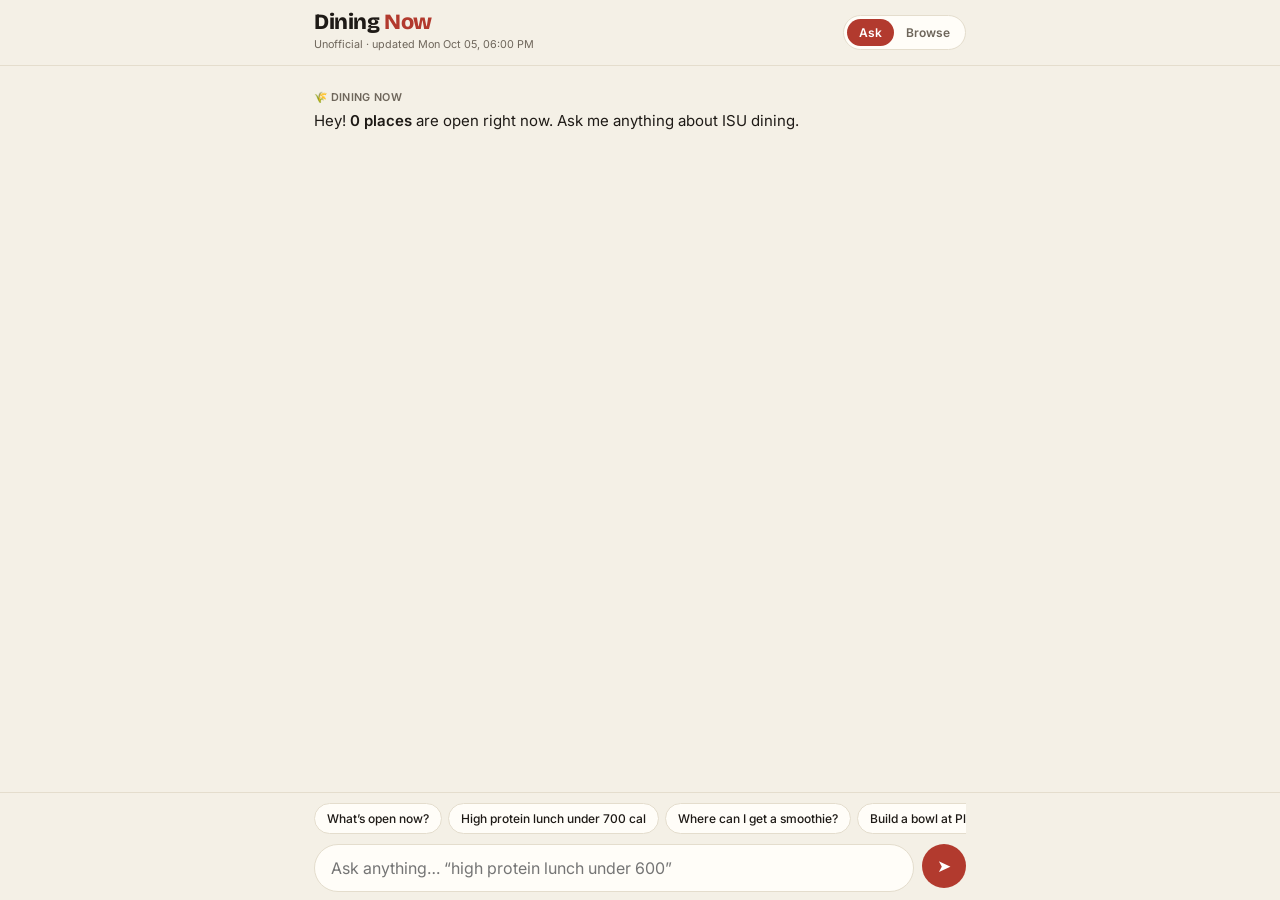
==== docs/index.html @ 3b572563 "Update index.html" ====
<!doctype html>
<html lang="en">
<head>
<meta charset="utf-8">
<meta name="viewport" content="width=device-width, initial-scale=1, viewport-fit=cover, interactive-widget=resizes-content">
<meta name="theme-color" content="#B23A2E">
<meta name="apple-mobile-web-app-capable" content="yes">
<title>Dining Now · Ames</title>
<link rel="icon" href="data:image/svg+xml,<svg xmlns='http://www.w3.org/2000/svg' viewBox='0 0 100 100'><text y='.9em' font-size='90'>🌾</text></svg>">
<link rel="preconnect" href="https://fonts.googleapis.com">
<link href="https://fonts.googleapis.com/css2?family=Bricolage+Grotesque:opsz,wght@12..96,600;12..96,800&family=Inter:wght@400;500;600&display=swap" rel="stylesheet">
<style>
:root {
  --bg: #F4F0E6; --card: #FFFDF8; --ink: #1E1A16; --muted: #6E665B; --line: #E4DDCD;
  --accent: #B23A2E; --accent-ink: #fff; --ok: #2F7D4F; --warn: #B4621A; --me: #B23A2E;
  --head: 'Bricolage Grotesque', 'Inter', system-ui, sans-serif;
  --body: 'Inter', system-ui, -apple-system, 'Segoe UI', sans-serif;
}
@media (prefers-color-scheme: dark) {
  :root { --bg: #17130F; --card: #221D18; --ink: #F2ECE2; --muted: #A69C8E; --line: #3A322A;
          --accent: #E0584A; --ok: #5BBF85; --warn: #E39A55; --me: #C2483B; }
}
* { box-sizing: border-box; }
html, body { margin: 0; height: 100%; background: var(--bg); color: var(--ink); font: 15px/1.5 var(--body); }
body { display: flex; flex-direction: column; padding-top: env(safe-area-inset-top); }
.wrap { max-width: 680px; margin: 0 auto; width: 100%; padding: 0 14px; }

header { flex: none; border-bottom: 1px solid var(--line); background: var(--bg); }
header .wrap { display: flex; align-items: center; justify-content: space-between; padding: 12px 14px; }
h1 { font: 800 1.45rem/1 var(--head); margin: 0; letter-spacing: -0.02em; }
h1 span { color: var(--accent); }
.sub { color: var(--muted); font-size: .72rem; margin-top: 3px; }
.toggle { display: flex; background: var(--card); border: 1px solid var(--line); border-radius: 999px; padding: 3px; }
.toggle button { border: 0; background: none; color: var(--muted); font: 600 .8rem var(--body); padding: 6px 12px; border-radius: 999px; cursor: pointer; }
.toggle button.on { background: var(--accent); color: var(--accent-ink); }

main { flex: 1; overflow-y: auto; -webkit-overflow-scrolling: touch; }
.view { display: none; padding: 14px 0 20px; } .view.on { display: block; }

.msg { display: flex; margin: 10px 0; animation: pop .18s ease-out; }
@keyframes pop { from { opacity: 0; transform: translateY(6px); } to { opacity: 1; transform: none; } }
.msg.me { justify-content: flex-end; }
.msg.me .bubble { background: var(--me); color: #fff; border-radius: 18px 18px 4px 18px; padding: 9px 14px; max-width: 80%; }
.msg.bot .bubble { max-width: 100%; width: 100%; }
.bot-head { font-size: .72rem; font-weight: 600; color: var(--muted); margin-bottom: 4px; letter-spacing: .03em; }
.say { margin: 0 0 8px; }
.say b { font-weight: 600; }
.typing { display: inline-flex; gap: 4px; padding: 8px 0; }
.typing i { width: 6px; height: 6px; border-radius: 50%; background: var(--muted); animation: blink 1.1s infinite both; }
.typing i:nth-child(2) { animation-delay: .15s; } .typing i:nth-child(3) { animation-delay: .3s; }
@keyframes blink { 0%, 80%, 100% { opacity: .25; } 40% { opacity: 1; } }

.card { background: var(--card); border: 1px solid var(--line); border-radius: 14px; padding: 11px 13px; margin: 0 0 8px; }
.row { display: flex; justify-content: space-between; align-items: baseline; gap: 10px; }
.vname { font-weight: 600; }
.link { cursor: pointer; text-decoration: underline; text-decoration-color: var(--line); text-underline-offset: 3px; }
.link:hover { color: var(--accent); }
.dim { color: var(--muted); font-size: .84rem; }
.badge { font-size: .7rem; font-weight: 600; padding: 2px 8px; border-radius: 999px; white-space: nowrap; }
.b-ok { background: color-mix(in srgb, var(--ok) 15%, transparent); color: var(--ok); }
.b-warn { background: color-mix(in srgb, var(--warn) 18%, transparent); color: var(--warn); }
.b-off { background: color-mix(in srgb, var(--muted) 15%, transparent); color: var(--muted); }
.item { padding: 6px 0; border-bottom: 1px dashed var(--line); }
.item:last-child { border-bottom: 0; }
.nums { font-variant-numeric: tabular-nums; color: var(--muted); font-size: .8rem; }
.allg { font-size: .74rem; color: var(--warn); }
.total { margin-top: 8px; padding-top: 8px; border-top: 2px solid var(--ink); font-weight: 600; font-variant-numeric: tabular-nums; }
.note { font-size: .76rem; color: var(--muted); margin-top: 6px; }
.list .row { padding: 6px 0; border-bottom: 1px solid var(--line); }
.list .row:last-child { border-bottom: 0; }

.chips { display: flex; gap: 6px; overflow-x: auto; padding: 2px 0 4px; scrollbar-width: none; }
.chips::-webkit-scrollbar { display: none; }
.chip { flex: none; border: 1px solid var(--line); background: var(--card); color: var(--ink); border-radius: 999px;
        padding: 7px 12px; font: 500 .8rem var(--body); cursor: pointer; white-space: nowrap; }
.chip:hover { border-color: var(--accent); color: var(--accent); }
.chip.on { background: var(--accent); border-color: var(--accent); color: var(--accent-ink); }

footer.composer { flex: none; border-top: 1px solid var(--line); background: var(--bg); padding: 8px 0 calc(8px + env(safe-area-inset-bottom)); }
.inputrow { display: flex; gap: 8px; margin: 6px 0 0; }
.inputrow input { flex: 1; font: inherit; font-size: 16px; color: var(--ink); background: var(--card); border: 1px solid var(--line);
                  border-radius: 999px; padding: 11px 16px; outline: none; }
.inputrow input:focus { border-color: var(--accent); }
.inputrow button { flex: none; width: 44px; height: 44px; border-radius: 50%; border: 0; background: var(--accent); color: #fff; font-size: 1.1rem; cursor: pointer; }

select { width: 100%; font: inherit; color: var(--ink); background: var(--card); border: 1px solid var(--line); border-radius: 10px; padding: 10px 12px; }
details { border-top: 1px solid var(--line); padding: 8px 0; }
details:first-of-type { border-top: 0; }
summary { cursor: pointer; font-weight: 600; list-style: none; display: flex; justify-content: space-between; }
summary::-webkit-details-marker { display: none; }
.disclaimer { color: var(--muted); font-size: .7rem; text-align: center; padding: 18px 0 4px; }
</style>
</head>
<body>
<header><div class="wrap">
  <div><h1>Dining <span>Now</span></h1><div class="sub" id="updated">Loading…</div></div>
  <div class="toggle"><button data-view="chat" class="on">Ask</button><button data-view="browse">Browse</button></div>
</div></header>

<main id="main">
  <div class="wrap">
    <div id="v-chat" class="view on"><div id="log"></div></div>
    <div id="v-browse" class="view">
      <select id="venue-sel"></select>
      <div class="chips" id="venue-days" style="margin:8px 0"></div>
      <div id="venue-body"></div>
      <div class="disclaimer">Unofficial student project. Not affiliated with ISU Dining.<br>Data refreshed every 2 hours. Always confirm allergens with staff.</div>
    </div>
  </div>
</main>

<footer class="composer" id="composer"><div class="wrap">
  <div class="chips" id="quick"></div>
  <form class="inputrow" id="ask-form" autocomplete="off">
    <input id="ask" placeholder="Ask anything… “high protein lunch under 600”" enterkeyhint="send">
    <button aria-label="Send">➤</button>
  </form>
</div></footer>

<script>
const $ = s => document.querySelector(s);
const esc = s => String(s ?? '').replace(/[&<>"']/g, c => ({'&':'&amp;','<':'&lt;','>':'&gt;','"':'&quot;',"'":'&#39;'}[c]));
let META = null;
const MENUS = {};
const DAYS = 7;

// ---------- time (Ames) ----------
function ames() {
  const p = new Intl.DateTimeFormat('en-CA', {timeZone: 'America/Chicago', year: 'numeric', month: '2-digit',
    day: '2-digit', hour: '2-digit', minute: '2-digit', hourCycle: 'h23'}).formatToParts(new Date());
  const g = t => p.find(x => x.type === t).value;
  return {date: `${g('year')}-${g('month')}-${g('day')}`, mins: (+g('hour')) * 60 + (+g('minute'))};
}
const addDays = (s, n) => { const d = new Date(s + 'T12:00:00Z'); d.setUTCDate(d.getUTCDate() + n); return d.toISOString().slice(0, 10); };
const toMin = hm => { const [h, m] = hm.split(':').map(Number); return h * 60 + m; };
const fmt = hm => { let [h, m] = hm.split(':').map(Number); const ap = h >= 12 ? 'PM' : 'AM'; h = h % 12 || 12; return m ? `${h}:${String(m).padStart(2, '0')} ${ap}` : `${h} ${ap}`; };
const weekday = d => new Date(d + 'T12:00:00Z').getUTCDay();
function dayLabel(d) {
  const t = ames().date;
  if (d === t) return 'today';
  if (d === addDays(t, 1)) return 'tomorrow';
  return new Date(d + 'T12:00:00Z').toLocaleDateString('en-US', {weekday: 'long', month: 'short', day: 'numeric', timeZone: 'UTC'});
}
const cap = s => s.charAt(0).toUpperCase() + s.slice(1);
const vname = id => META.venues[id] || id;
const VIDS = () => Object.keys(META.venues);
const windows = (date, vid) => (META.hours[date] || {})[vid] || [];
const hoursText = (date, vid) => {
  const w = windows(date, vid);
  if (!w.length) return 'Closed';
  return w.map(x => x.all_day ? 'Open all day' : `${fmt(x.s)}–${fmt(x.e)}${x.note ? ` (${x.note})` : ''}`).join(', ');
};
async function menu(date) {
  if (!(date in MENUS)) {
    try { const r = await fetch(`data/menu-${date}.json`); MENUS[date] = r.ok ? (await r.json()).items : []; }
    catch { MENUS[date] = []; }
  }
  return MENUS[date];
}

function statusNow(vid) {
  const {date, mins} = ames();
  for (const w of windows(date, vid)) {
    if (w.all_day) return {state: 'open', allDay: true};
    const s = toMin(w.s), e = toMin(w.e);
    if (s <= mins && mins <= e) return {state: 'open', end: w.e, left: e - mins};
    if (s > mins) return {state: 'later', start: w.s};
  }
  for (let i = 1; i <= DAYS; i++) {
    const d = addDays(date, i), w = windows(d, vid)[0];
    if (w) return {state: 'closed', nextDay: d, start: w.all_day ? null : w.s};
  }
  return {state: 'closed'};
}
function statusBadge(st) {
  if (st.state === 'open') return st.allDay ? '<span class="badge b-ok">open all day</span>'
    : st.left <= 45 ? `<span class="badge b-warn">closes in ${st.left} min</span>` : `<span class="badge b-ok">open till ${fmt(st.end)}</span>`;
  if (st.state === 'later') return `<span class="badge b-off">opens ${fmt(st.start)}</span>`;
  return st.nextDay ? `<span class="badge b-off">${dayLabel(st.nextDay)}${st.start ? ' ' + fmt(st.start) : ''}</span>` : '<span class="badge b-off">closed</span>';
}

// ---------- understanding the question ----------
const norm = s => s.toLowerCase().replace(/[’'`]/g, '').replace(/&/g, ' and ').replace(/[^a-z0-9<>]+/g, ' ').trim();
const ALIASES = {
  'udm': 39, 'union drive': 39, 'union dr': 39, 'mu': 11, 'memorial union': 11, 'food court': 11, 'mufc': 11,
  'plato': 22, 'roasterie': 21, 'roast': 21, 'bookends': 48, 'business cafe': 49, 'design cafe': 51,
  'gentle doctor': 52, 'gentle doc': 52, 'convos': 1, 'conversations': 1, 'friley': 30, 'rcm': 23, 'richardson': 23,
  'south side': 60, 'sse': 60, 'clydes': 38, 'clyde': 38, 'hawthorn': 8, 'l and e': 19, 'lance and ellies': 19,
  'east side express': 59, 'west side express': 57, 'whirlybirds': 54, 'whirlys': 54, 'charging station': 10, 'courtyard': 50,
};
let ALIAS_LIST = [];
function buildAliases() {
  const all = {...ALIASES};
  for (const [id, name] of Object.entries(META.venues)) all[norm(name)] = +id;
  ALIAS_LIST = Object.entries(all).sort((a, b) => b[0].length - a[0].length);
}
const ALLERGEN_WORDS = {Dairy: ['dairy', 'milk', 'lactose', 'cheese'], Gluten: ['gluten', 'wheat'], Egg: ['egg', 'eggs'], Soy: ['soy'],
  Peanut: ['peanut', 'peanuts', 'nut', 'nuts'], 'Tree nuts': ['nut', 'nuts', 'tree nut', 'tree nuts', 'almond', 'almonds'],
  Fish: ['fish'], Shellfish: ['shellfish', 'shrimp'], Sesame: ['sesame']};
const ALLERGEN_TERMS = {Dairy: ['milk'], Gluten: ['wheat'], Egg: ['egg'], Soy: ['soy'], Peanut: ['peanut'],
  'Tree nuts': ['tree nut', 'almond', 'cashew', 'pecan', 'walnut', 'hazelnut', 'pistachio'],
  Fish: ['fish'], Shellfish: ['shellfish', 'shrimp', 'crab', 'lobster'], Sesame: ['sesame']};
const MEAT = ['chicken', 'beef', 'pork', 'bacon', 'sausage', 'turkey', 'ham', 'pepperoni', 'steak', 'fish', 'tuna', 'salmon',
  'shrimp', 'meat', 'brisket', 'gyro', 'chorizo', 'salami', 'anchov', 'gelatin', 'meatball', 'burger', 'wings', 'cod', 'tilapia'];
const WEEKDAYS = ['sunday', 'monday', 'tuesday', 'wednesday', 'thursday', 'friday', 'saturday'];
const MEALS = {breakfast: [420, 630], brunch: [600, 780], lunch: [660, 840], dinner: [990, 1200]};
const STOP = new Set(('a an the i im me my we you your to of in on at for and or is are was be it its there that this what whats ' +
  'where wheres when which who how can could should would will do does did get got have has any some something anything ' +
  'want wanna need like find show give tell please today tonight tomorrow now right open close closes closing closed hours ' +
  'time late latest early earliest soon food eat eating serve serves serving served menu place places spot spots near campus ' +
  'about with without no free avoid allergic allergy under below over less more than least max min most high low calorie calories ' +
  'cal cals kcal protein grams gram meal meals build make plan bowl combo healthy healthiest light lightest good best options option ' +
  'available still also else going lets let up dining hall halls vegetarian vegan veggie meatless day week this next same but ' +
  'hungry craving crave place much many lot')
  .split(' '));

function parse(text) {
  const t = ' ' + norm(text) + ' ';
  const q = {raw: text, t};
  for (const [alias, id] of ALIAS_LIST) if (t.includes(` ${alias} `)) { q.venue = String(id); q.venueWords = alias.split(' '); break; }

  const today = ames().date;
  if (/ tomorrow /.test(t)) q.day = addDays(today, 1);
  else if (/ (today|tonight|now) /.test(t)) q.day = today;
  else WEEKDAYS.forEach((w, i) => { if (!q.day && t.includes(` ${w} `)) q.day = addDays(today, (i - weekday(today) + 7) % 7); });
  q.dayExplicit = !!q.day;
  q.day = q.day || today;
  for (const m of Object.keys(MEALS)) if (t.includes(` ${m} `)) q.meal = m;

  let m;
  if ((m = t.match(/(?:under|below|less than|max|maximum|upto|up to|<|within)\s*(\d{2,4})/))) q.maxK = +m[1];
  else if ((m = t.match(/(\d{3,4})\s*(?:k?cals?|kcal|calories)/)) && !/ (over|above|more than) /.test(t)) q.maxK = +m[1];
  if ((m = t.match(/(\d{1,3})\s*g?\s*(?:grams? )?(?:of )?protein/)) || (m = t.match(/protein\s*(?:over|above|at least|min|>)?\s*(\d{1,3})/))) q.minP = +m[1];

  q.avoid = [];
  for (const [label, words] of Object.entries(ALLERGEN_WORDS)) {
    if (words.some(w => new RegExp(`(no|without|avoid|allergic to|not|zero|cant have|hold the)\\s+(any\\s+)?${w}\\b|\\b${w}\\s*free\\b`).test(t)))
      q.avoid.push(label);
  }
  if (/ (vegan|vegetarian|veggie|meatless|no meat) /.test(t)) q.noMeat = true;
  if (/ vegan /.test(t)) { q.vegan = true; for (const a of ['Dairy', 'Egg']) if (!q.avoid.includes(a)) q.avoid.push(a); }

  if (/ (low cal|low calorie|light|lightest|fewest calories|least calories) /.test(t)) q.opt = 'low';
  else if (/ (healthy|healthiest|balanced) /.test(t)) q.opt = 'bal';
  else q.opt = 'protein';

  q.wantPlan = !!(q.maxK || q.minP || / (build|make me|plan|meal|bowl|combo|macros?|healthy|healthiest|protein|low cal|light|lightest) /.test(t));
  q.wantHours = / (open|close|closes|closing|closed|hours|when) /.test(t);
  q.late = / (late|latest|night) /.test(t);

  const skip = new Set(q.venueWords || []);
  const allergenWords = Object.values(ALLERGEN_WORDS).flat();
  q.food = t.trim().split(' ').filter(w => w.length > 2 && !STOP.has(w) && !skip.has(w) && !/^\d/.test(w) &&
    !WEEKDAYS.includes(w) && !(w in MEALS) && !allergenWords.includes(w));
  return q;
}

// ---------- answering ----------
function allergenStatus(it, avoid) {
  if (!avoid.length) return 'ok';
  const text = `${it.a || ''} ${it.ing || ''}`.toLowerCase();
  if (!text.trim()) return 'unknown';
  return avoid.some(a => ALLERGEN_TERMS[a].some(term => text.includes(term))) ? 'contains' : 'ok';
}
const hasMeat = it => { const s = `${it.n} ${it.ing || ''}`.toLowerCase(); return MEAT.some(w => s.includes(w)); };
const SIDE_CATS = /dessert|cookie|ice cream|condiment|beverage|drink|candy|snack|chips|soda|coffee|tea|shake/i;

function plan(items, o) {
  let pool = [], exC = 0, exU = 0, exM = 0;
  for (const it of items) {
    if (it.k == null || it.k <= 0) continue;
    if (o.skipSides && SIDE_CATS.test(it.c)) continue;
    if (o.noMeat && hasMeat(it)) { exM++; continue; }
    const s = allergenStatus(it, o.avoid);
    if (s === 'unknown') exU++; else if (s === 'contains') exC++; else pool.push(it);
  }
  const K = c => c.reduce((s, i) => s + (i.k || 0), 0), P = c => c.reduce((s, i) => s + (i.p || 0), 0);
  const score = c => o.opt === 'low' ? -K(c) + 0.5 * P(c) : o.opt === 'bal' ? P(c) - 0.03 * K(c) : P(c) - 0.001 * K(c);
  const groups = {};
  pool.forEach(i => (groups[i.c] = groups[i.c] || []).push(i));
  const capK = o.maxK || Infinity, maxItems = o.maxItems || 4;
  let beam = [[]];
  for (const g of Object.values(groups)) {
    const top = g.sort((a, b) => score([b]) - score([a])).slice(0, 6), next = [...beam];
    for (const c of beam) if (c.length < maxItems) for (const it of top) { const n = [...c, it]; if (K(n) <= capK) next.push(n); }
    beam = next.sort((a, b) => score(b) - score(a)).slice(0, 250);
  }
  const ok = c => c.length >= 2 && (o.minP == null || P(c) >= o.minP);
  const feas = beam.filter(ok), rest = beam.filter(c => c.length);
  const best = (feas.length ? feas : rest).sort((a, b) => score(b) - score(a))[0] || [];
  return {best, met: feas.length > 0, k: K(best), p: P(best), s: best.length ? score(best) : -Infinity,
    f: best.some(i => i.f != null) ? best.reduce((s, i) => s + (i.f || 0), 0) : null, exC, exU, exM};
}

function itemRow(it) {
  const nums = [it.k != null ? `${Math.round(it.k)} kcal` : null, it.p != null ? `${it.p}g protein` : null].filter(Boolean).join(' · ');
  return `<div class="item"><div>${esc(it.n)}</div><div class="nums">${nums || 'no nutrition info'}</div>${it.a ? `<div class="allg">Contains: ${esc(it.a)}</div>` : ''}</div>`;
}
const vlink = vid => `<span class="vname link" data-venue="${vid}">${esc(vname(vid))}</span>`;
const rowCard = rows => `<div class="card list">${rows.join('')}</div>`;
const catCard = cats => `<div class="card">${Object.entries(cats).map(([c, list]) =>
  `<details><summary><span>${esc(c)}</span><span class="dim">${list.length}</span></summary>${list.map(itemRow).join('')}</details>`).join('')}</div>`;

function answerOpenNow(q) {
  const ids = VIDS().map(v => ({v, st: statusNow(v)}));
  const open = ids.filter(x => x.st.state === 'open');
  if (!open.length) {
    const later = ids.filter(x => x.st.state === 'later').sort((a, b) => toMin(a.st.start) - toMin(b.st.start));
    if (later.length) return {say: `Nothing open right now. <b>${esc(vname(later[0].v))}</b> opens first at <b>${fmt(later[0].st.start)}</b>.`,
      html: rowCard(later.slice(0, 8).map(x => `<div class="row">${vlink(x.v)}${statusBadge(x.st)}</div>`)), chips: ['Breakfast tomorrow?']};
    const nxt = ids.filter(x => x.st.nextDay).sort((a, b) => (a.st.nextDay + (a.st.start || '')).localeCompare(b.st.nextDay + (b.st.start || '')));
    return {say: 'Everything is closed for today. Opening next:', html: rowCard(nxt.slice(0, 8).map(x => `<div class="row">${vlink(x.v)}${statusBadge(x.st)}</div>`)),
      chips: ['Breakfast tomorrow?']};
  }
  const left = x => x.st.allDay ? 9999 : x.st.left;
  open.sort((a, b) => q.late ? left(b) - left(a) : left(a) - left(b));
  const closing = open.filter(x => left(x) <= 45);
  let say = `<b>${open.length} places</b> open right now.`;
  if (q.late) say = `Open latest tonight: <b>${esc(vname(open[0].v))}</b>${open[0].st.end ? ` till <b>${fmt(open[0].st.end)}</b>` : ''}.`;
  else if (closing.length) say += ` ${closing.length} close within 45 min.`;
  return {say, html: rowCard(open.map(x => `<div class="row">${vlink(x.v)}${statusBadge(x.st)}</div>`)),
    chips: ['High protein meal under 700 cal', 'What’s open late?']};
}

function answerVenueHours(q) {
  const v = q.venue, n = esc(vname(v)), today = ames().date;
  if (q.dayExplicit && q.day !== today) {
    const h = hoursText(q.day, v);
    return {say: h === 'Closed' ? `<b>${n}</b> is closed ${dayLabel(q.day)}.` : `<b>${n}</b> ${dayLabel(q.day)}: <b>${esc(h)}</b>`,
      chips: [`Menu at ${vname(v)} ${dayLabel(q.day)}`]};
  }
  const st = statusNow(v);
  let say;
  if (st.state === 'open') say = st.allDay ? `<b>${n}</b> is open all day.` : `Yes, <b>${n}</b> is open till <b>${fmt(st.end)}</b>${st.left <= 45 ? ` (${st.left} min left, hurry)` : ''}.`;
  else if (st.state === 'later') say = `<b>${n}</b> isn’t open yet. Opens at <b>${fmt(st.start)}</b> today.`;
  else say = st.nextDay ? `<b>${n}</b> is closed now. Next open <b>${dayLabel(st.nextDay)}${st.start ? ' at ' + fmt(st.start) : ''}</b>.` : `<b>${n}</b> has no hours listed this week.`;
  const full = hoursText(today, v);
  return {say, html: full !== 'Closed' ? `<div class="card dim">Today: ${esc(full)}</div>` : '',
    chips: [`What’s at ${vname(v)}?`, `Build a meal at ${vname(v)}`]};
}

async function answerVenueMenu(q) {
  const v = q.venue, n = esc(vname(v));
  let day = q.day;
  const st = statusNow(v);
  if (!q.dayExplicit && st.state === 'closed' && st.nextDay) day = st.nextDay;
  const hrs = hoursText(day, v);
  if (hrs === 'Closed') return {say: `<b>${n}</b> is closed ${dayLabel(day)}.`, chips: [`When is ${vname(v)} open?`]};
  const items = (await menu(day)).filter(i => String(i.v) === v);
  if (!items.length) return {say: `<b>${n}</b> is open ${dayLabel(day)} (${esc(hrs)}) but the menu isn’t posted yet.`};
  const cats = {};
  items.forEach(i => (cats[i.c] = cats[i.c] || []).push(i));
  const stem = f => f.replace(/e?s$/, '');
  const wanted = q.food.length ? Object.keys(cats).filter(c => q.food.some(f => norm(c).includes(stem(f)))) : [];
  const byItem = q.food.length ? items.filter(i => q.food.every(f => norm(i.n).includes(stem(f)))) : [];
  if (wanted.length || byItem.length) {
    const list = wanted.length ? wanted.flatMap(c => cats[c]) : byItem;
    return {say: `At <b>${n}</b> ${dayLabel(day)} (${esc(hrs)}):`, html: `<div class="card">${list.slice(0, 30).map(itemRow).join('')}</div>`,
      chips: [`Build a meal at ${vname(v)}`, `Is ${vname(v)} open now?`]};
  }
  if (q.food.length) return {say: `Didn’t see “${esc(q.food.join(' '))}” at <b>${n}</b> ${dayLabel(day)}. Here’s what they have:`,
    html: catCard(cats), chips: [`Where can I get ${q.food.join(' ')}?`]};
  return {say: `<b>${n}</b> ${dayLabel(day)}, ${esc(hrs)}. Tap a section:`, html: catCard(cats),
    chips: [`Build a meal at ${vname(v)}`, `Is ${vname(v)} open now?`]};
}

async function answerFind(q) {
  const today = ames().date;
  const dates = q.dayExplicit ? [q.day] : [...Array(DAYS).keys()].map(i => addDays(today, i));
  const all = await Promise.all(dates.map(menu));
  const stem = f => f.replace(/e?s$/, '');
  const hit = (it, strict) => strict ? q.food.every(f => norm(`${it.n} ${it.c}`).includes(stem(f))) : q.food.some(f => norm(it.n).includes(stem(f)));
  let byVenue = {};
  for (const strict of [true, false]) {
    dates.forEach((d, i) => {
      for (const it of all[i]) {
        if (!hit(it, strict)) continue;
        if (q.noMeat && hasMeat(it)) continue;
        if (q.avoid.length && allergenStatus(it, q.avoid) !== 'ok') continue;
        const b = byVenue[it.v] = byVenue[it.v] || {date: d, items: []};
        if (b.date === d && !b.items.some(x => x.n === it.n)) b.items.push(it);
      }
    });
    if (Object.keys(byVenue).length) break;
  }
  const isOpen = v => statusNow(v).state === 'open';
  const res = Object.entries(byVenue).sort((a, b) => a[1].date.localeCompare(b[1].date) || isOpen(b[0]) - isOpen(a[0]));
  const what = esc(q.food.join(' '));
  if (!res.length) return {say: `Couldn’t find “${what}” on any menu ${q.dayExplicit ? dayLabel(q.day) : 'in the next 7 days'}.`, chips: ['What’s open now?']};
  const [fv, fb] = res[0];
  const lead = fb.date === today ? `<b>${esc(vname(fv))}</b> has ${what} today.` : `Not on today’s menus. Next: <b>${esc(vname(fv))}</b> on <b>${dayLabel(fb.date)}</b>.`;
  return {say: lead, html: res.slice(0, 5).map(([v, b]) => `<div class="card"><div class="row">${vlink(v)}<span class="badge ${b.date === today ? 'b-ok' : 'b-off'}">${cap(dayLabel(b.date))}</span></div>
      <div class="dim">${esc(hoursText(b.date, v))}</div>${b.items.slice(0, 4).map(itemRow).join('')}</div>`).join(''),
    chips: [`Is ${vname(fv)} open now?`, `What’s at ${vname(fv)}?`]};
}

async function answerPlan(q) {
  const today = ames().date;
  let day = q.dayExplicit ? q.day : today;
  if (q.venue && !q.dayExplicit && statusNow(q.venue).state === 'closed' && statusNow(q.venue).nextDay) day = statusNow(q.venue).nextDay;
  const items = await menu(day);
  let venues = q.venue ? [q.venue] : VIDS().filter(v => windows(day, v).length && (day !== today || statusNow(v).state !== 'closed'));
  if (q.meal && !q.venue) {
    const [a, b] = MEALS[q.meal];
    venues = venues.filter(v => windows(day, v).some(w => w.all_day || (toMin(w.s) < b && toMin(w.e) > a)));
  }
  if (!venues.length) return {say: `Nothing is open ${day === today ? 'for the rest of today' : dayLabel(day)} to build a meal from.`, chips: ['High protein lunch tomorrow']};
  const opts = {maxK: q.maxK, minP: q.minP, avoid: q.avoid, noMeat: q.noMeat, opt: q.opt, maxItems: / bowl /.test(q.t) ? 5 : 4,
    skipSides: !q.food.some(f => SIDE_CATS.test(f))};
  const results = venues.map(v => ({v, r: plan(items.filter(i => String(i.v) === v), opts)})).filter(x => x.r.best.length);
  if (!results.length) return {say: q.venue ? `No menu posted for <b>${esc(vname(q.venue))}</b> ${dayLabel(day)} yet.` : `No menus posted for ${dayLabel(day)} yet.`};
  results.sort((a, b) => (b.r.met - a.r.met) || (b.r.s - a.r.s));
  const {v, r} = results[0];
  const goals = [q.maxK ? `under ${q.maxK} kcal` : '', q.minP ? `${q.minP}g+ protein` : '', q.avoid.length ? `no ${q.avoid.join(', ').toLowerCase()}` : '', q.noMeat ? 'no meat' : ''].filter(Boolean).join(', ');
  const say = r.met ? `${q.venue ? 'Here’s your meal' : 'Best pick'} at <b>${esc(vname(v))}</b>${goals ? ` (${goals})` : ''}:` : `Couldn’t hit every goal${goals ? ` (${goals})` : ''}. Closest at <b>${esc(vname(v))}</b>:`;
  const when = day === today ? statusBadge(statusNow(v)) : `<span class="badge b-off">${cap(dayLabel(day))}</span>`;
  const notes = [];
  if (r.exC) notes.push(`removed ${r.exC} items with your allergens`);
  if (r.exU) notes.push(`skipped ${r.exU} with no allergen info`);
  if (r.exM) notes.push(`skipped ${r.exM} with meat`);
  if (q.vegan) notes.push('vegan isn’t labeled in ISU data, so this is dairy, egg and meat free by ingredients. Double check with staff');
  const alts = results.slice(1, 3).map(x => `<div class="row">${vlink(x.v)}<span class="nums">${Math.round(x.r.k)} kcal · ${Math.round(x.r.p)}g protein</span></div>`);
  return {say, html: `<div class="card"><div class="row">${vlink(v)}${when}</div><div class="dim">${esc(hoursText(day, v))}</div>
      ${r.best.map(it => `<div class="item"><div>${esc(it.n)} <span class="dim">· ${esc(it.c)}</span></div><div class="nums">${Math.round(it.k)} kcal · ${it.p ?? '?'}g protein</div>${it.a ? `<div class="allg">Contains: ${esc(it.a)}</div>` : ''}</div>`).join('')}
      <div class="total row"><span>Total</span><span>${Math.round(r.k)} kcal · ${Math.round(r.p)}g protein${r.f != null ? ` · ${Math.round(r.f)}g fat` : ''}</span></div>
      ${notes.length ? `<div class="note">${cap(notes.join('; '))}.</div>` : ''}</div>
      ${alts.length ? `<div class="card list"><div class="dim" style="margin-bottom:4px">Also good</div>${alts.join('')}</div>` : ''}`,
    chips: [q.maxK ? `Same but under ${Math.max(300, q.maxK - 150)} cal` : 'Same but under 600 cal', q.avoid.includes('Dairy') ? 'Same but no gluten' : 'Same but no dairy', `What’s at ${vname(v)}?`]};
}

function answerMealTime(q) {
  const [a, b] = MEALS[q.meal], day = q.day;
  const ids = VIDS().filter(v => windows(day, v).some(w => w.all_day || (toMin(w.s) < b && toMin(w.e) > a)));
  if (!ids.length) return {say: `No ${q.meal} spots found ${dayLabel(day)}.`};
  return {say: `${cap(q.meal)} ${dayLabel(day)}: <b>${ids.length} places</b>.`,
    html: rowCard(ids.map(v => `<div class="row">${vlink(v)}<span class="dim">${esc(hoursText(day, v))}</span></div>`)),
    chips: [`High protein ${q.meal} ${q.dayExplicit ? dayLabel(day) : ''}`.trim(), 'What’s open now?']};
}

const HELP = {say: 'Ask me like you’d text a friend. I check every ISU dining spot at once.',
  chips: ['What’s open now?', 'High protein lunch under 700 cal', 'Where can I get a smoothie?', 'Build a bowl at Plato, no dairy', 'Is UDM open?', 'Vegetarian dinner tonight']};

let last = null;
const FILLER = new Set(['what', 'about', 'how', 'and', 'then', 'for', 'on', 'the', 'whats', 'ok', 'so', 'or']);
const DAY_WORDS = new Set(['today', 'tonight', 'tomorrow', 'now', ...WEEKDAYS]);
async function respond(text) {
  let q = parse(text);
  if (/^ (hi+|hey|hello|yo|help|sup|what can you do) /.test(q.t)) return HELP;
  if (last && / same but /.test(q.t)) {
    const extra = q;
    q = {...last, t: last.t + extra.t, wantPlan: true};
    if (extra.maxK) q.maxK = extra.maxK;
    if (extra.avoid.length) q.avoid = [...new Set([...last.avoid, ...extra.avoid])];
  } else if (last) {
    // "what about tomorrow" repeats the last question for a new day; "is it open" reuses the last venue
    const words = q.t.trim().split(' ');
    const onlyDay = q.dayExplicit && words.every(w => FILLER.has(w) || DAY_WORDS.has(w));
    if (onlyDay) q = {...last, day: q.day, dayExplicit: true};
    else if (!q.venue && last.venue && / (it|there|that place|they|them) /.test(q.t)) q.venue = last.venue;
  }
  last = q;
  if (q.wantPlan && !(q.wantHours && !q.maxK && !q.minP)) return answerPlan(q);
  if (q.wantHours && q.venue) return answerVenueHours(q);
  if (q.wantHours) {
    if (q.dayExplicit && q.day !== ames().date) {
      const ids = VIDS().filter(v => windows(q.day, v).length);
      return {say: `Open ${dayLabel(q.day)}: <b>${ids.length} places</b>.`, html: rowCard(ids.map(v => `<div class="row">${vlink(v)}<span class="dim">${esc(hoursText(q.day, v))}</span></div>`))};
    }
    return answerOpenNow(q);
  }
  if (q.noMeat && !q.food.length) return answerPlan({...q, wantPlan: true});
  if (q.venue) return answerVenueMenu(q);
  if (q.food.length) return answerFind(q);
  if (q.meal) return answerMealTime(q);
  return {say: 'Not sure what you mean. Try one of these:', chips: HELP.chips};
}

// ---------- chat UI ----------
const log = $('#log'), main = $('#main');
function scrollDown() { requestAnimationFrame(() => main.scrollTo({top: main.scrollHeight, behavior: 'smooth'})); }
function addMe(text) { log.insertAdjacentHTML('beforeend', `<div class="msg me"><div class="bubble">${esc(text)}</div></div>`); scrollDown(); }
function addBot(a) {
  log.insertAdjacentHTML('beforeend', `<div class="msg bot"><div class="bubble"><div class="bot-head">🌾 DINING NOW</div>${a.say ? `<p class="say">${a.say}</p>` : ''}${a.html || ''}</div></div>`);
  setQuick(a.chips || HELP.chips);
  scrollDown();
}
function setQuick(chips) { $('#quick').innerHTML = chips.filter(Boolean).slice(0, 4).map(c => `<button class="chip" type="button">${esc(c)}</button>`).join(''); }
async function ask(text) {
  text = text.trim();
  if (!text) return;
  addMe(text);
  $('#ask').value = '';
  log.insertAdjacentHTML('beforeend', '<div class="msg bot" id="typing"><div class="bubble"><div class="typing"><i></i><i></i><i></i></div></div></div>');
  scrollDown();
  let a;
  try { [a] = await Promise.all([respond(text), new Promise(r => setTimeout(r, 350))]); }
  catch (e) { console.error(e); a = {say: 'Something went wrong reading the menus. Try again.'}; }
  $('#typing')?.remove();
  addBot(a);
}

// ---------- browse ----------
let vDay = null;
async function renderVenue() {
  const vid = $('#venue-sel').value, t = ames().date;
  vDay = vDay || t;
  $('#venue-days').innerHTML = [...Array(DAYS).keys()].map(i => addDays(t, i))
    .map(d => `<button class="chip ${d === vDay ? 'on' : ''}" data-day="${d}" type="button">${cap(dayLabel(d)).split(',')[0]}</button>`).join('');
  const hrs = hoursText(vDay, vid);
  let h = `<div class="card"><div class="row"><span class="vname">${esc(vname(vid))}</span>${vDay === t ? statusBadge(statusNow(vid)) : ''}</div><div class="dim">${esc(hrs)}</div></div>`;
  if (hrs !== 'Closed') {
    const items = (await menu(vDay)).filter(i => String(i.v) === vid);
    if (!items.length) h += `<p class="dim">Menu not posted yet.</p>`;
    else { const cats = {}; items.forEach(i => (cats[i.c] = cats[i.c] || []).push(i)); h += catCard(cats); }
  }
  $('#venue-body').innerHTML = h;
}
function showView(v) {
  document.querySelectorAll('.view').forEach(x => x.classList.toggle('on', x.id === 'v-' + v));
  document.querySelectorAll('.toggle button').forEach(b => b.classList.toggle('on', b.dataset.view === v));
  $('#composer').style.display = v === 'chat' ? '' : 'none';
  if (v === 'browse') { main.scrollTo(0, 0); renderVenue(); } else scrollDown();
}

document.addEventListener('click', e => {
  const vl = e.target.closest('[data-venue]');
  if (vl) { $('#venue-sel').value = vl.dataset.venue; vDay = ames().date; return showView('browse'); }
  const tb = e.target.closest('.toggle button'); if (tb) return showView(tb.dataset.view);
  const dc = e.target.closest('#venue-days .chip'); if (dc) { vDay = dc.dataset.day; return renderVenue(); }
  const qc = e.target.closest('#quick .chip'); if (qc) return ask(qc.textContent);
});
$('#ask-form').addEventListener('submit', e => { e.preventDefault(); ask($('#ask').value); });
$('#venue-sel').addEventListener('change', renderVenue);

(async () => {
  try { META = await (await fetch('data/meta.json', {cache: 'no-cache'})).json(); }
  catch { $('#updated').textContent = 'Could not load data. Try again later.'; return; }
  buildAliases();
  $('#updated').textContent = `Unofficial · updated ${META.generated_at}`;
  $('#venue-sel').innerHTML = VIDS().sort((a, b) => vname(a).localeCompare(vname(b))).map(v => `<option value="${v}">${esc(vname(v))}</option>`).join('');
  const open = VIDS().filter(v => statusNow(v).state === 'open');
  const soon = open.filter(v => { const s = statusNow(v); return !s.allDay && s.left <= 45; });
  addBot({say: `Hey! <b>${open.length} places</b> are open right now${soon.length ? `, ${soon.length} closing within 45 min` : ''}. Ask me anything about ISU dining.`,
    chips: HELP.chips});
  menu(ames().date);
})();
</script>
</body>
</html>
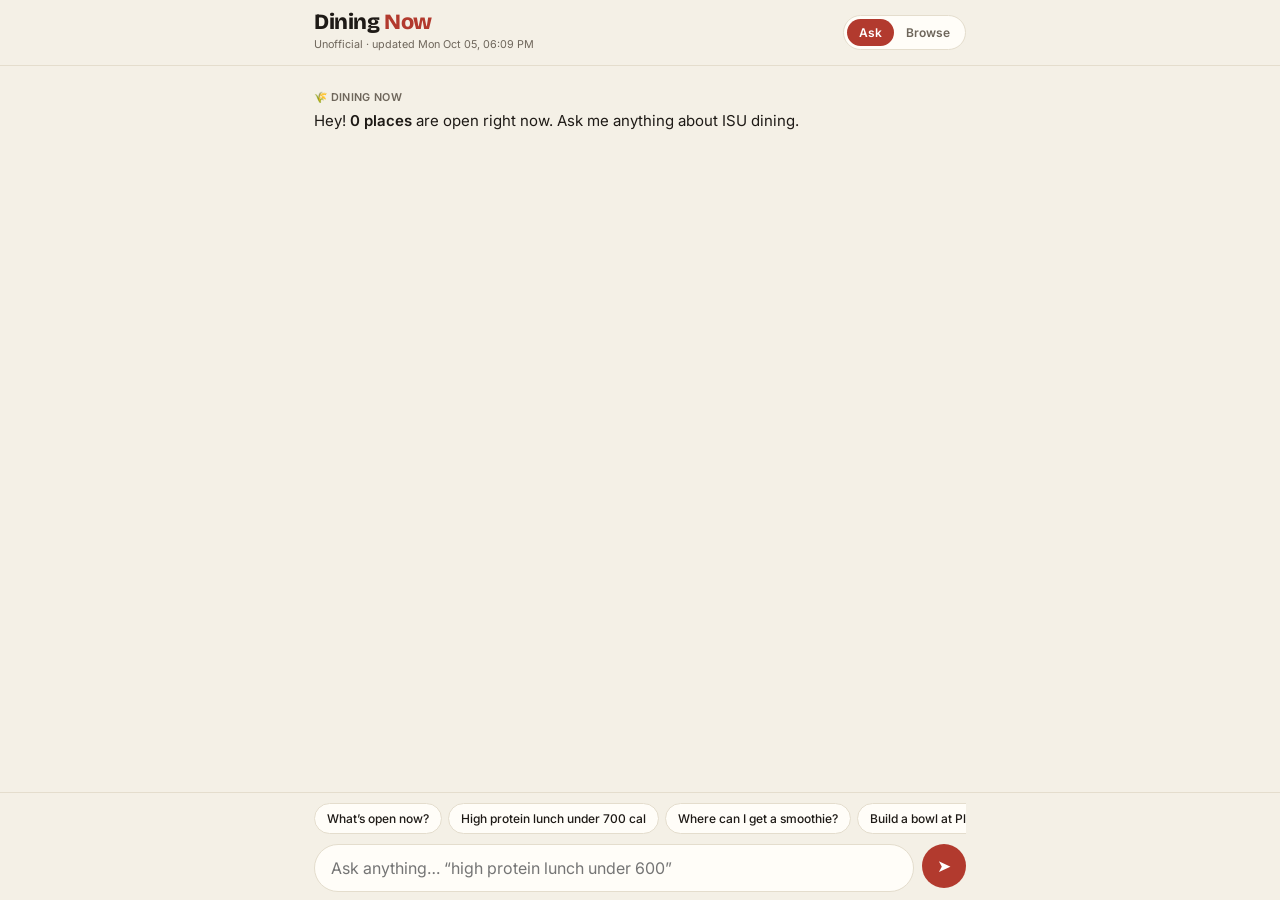
==== commit 3dd539d6: "Update index.html" ====
--- a/docs/index.html
+++ b/docs/index.html
@@ -228,9 +228,13 @@
   for (const m of Object.keys(MEALS)) if (t.includes(` ${m} `)) q.meal = m;
 
   let m;
-  if ((m = t.match(/(?:under|below|less than|max|maximum|upto|up to|<|within)\s*(\d{2,4})/))) q.maxK = +m[1];
-  else if ((m = t.match(/(\d{3,4})\s*(?:k?cals?|kcal|calories)/)) && !/ (over|above|more than) /.test(t)) q.maxK = +m[1];
-  if ((m = t.match(/(\d{1,3})\s*g?\s*(?:grams? )?(?:of )?protein/)) || (m = t.match(/protein\s*(?:over|above|at least|min|>)?\s*(\d{1,3})/))) q.minP = +m[1];
+  if ((m = t.match(/(\d{1,3})\s*(?:g|gm|gms|grams?)?\s*(?:of\s+)?protein/)) || (m = t.match(/protein\s*(?:of|over|above|at least|min|>)?\s*(\d{1,3})/))) q.minP = +m[1];
+  if ((m = t.match(/(?:under|below|less than|max|maximum|upto|up to|<|within|around|about)\s*(\d{3,4})/))) q.maxK = +m[1];
+  else if ((m = t.match(/(\d{3,4})\s*(?:[a-z]{1,3}\s*)?(?:k?cals?|kcals?|calories|calorie)\b/))) q.maxK = +m[1];
+  else { // a bare 200-2500 number next to a protein goal is almost always calories
+    const n = (t.match(/\b\d{3,4}\b/g) || []).map(Number).find(x => x >= 200 && x <= 2500 && x !== q.minP);
+    if (n) q.maxK = n;
+  }
 
   q.avoid = [];
   for (const [label, words] of Object.entries(ALLERGEN_WORDS)) {
@@ -265,29 +269,47 @@
 const hasMeat = it => { const s = `${it.n} ${it.ing || ''}`.toLowerCase(); return MEAT.some(w => s.includes(w)); };
 const SIDE_CATS = /dessert|cookie|ice cream|condiment|beverage|drink|candy|snack|chips|soda|coffee|tea|shake/i;
 
+const MEAL_RE = {breakfast: /breakfast|brunch/i, brunch: /brunch|breakfast|lunch/i, lunch: /lunch|brunch/i, dinner: /dinner|supper/i};
+const BREAKFASTY = /breakfast|pancake|waffle|omelet|french toast|hash brown|oatmeal|cereal|bagel|muffin/i;
+function servedAt(it, meal) {
+  const named = (it.m || []).filter(x => /breakfast|brunch|lunch|dinner|supper/i.test(x));
+  if (named.length) return named.some(x => MEAL_RE[meal].test(x));
+  if (meal === 'lunch' || meal === 'dinner') return !BREAKFASTY.test(`${it.n} ${it.c}`);
+  return true;
+}
+function mealNow() {
+  const m = ames().mins;
+  return m < 630 ? 'breakfast' : m < 900 ? 'lunch' : 'dinner';
+}
+
 function plan(items, o) {
   let pool = [], exC = 0, exU = 0, exM = 0;
   for (const it of items) {
     if (it.k == null || it.k <= 0) continue;
     if (o.skipSides && SIDE_CATS.test(it.c)) continue;
+    if (o.meal && !servedAt(it, o.meal)) continue;
     if (o.noMeat && hasMeat(it)) { exM++; continue; }
     const s = allergenStatus(it, o.avoid);
     if (s === 'unknown') exU++; else if (s === 'contains') exC++; else pool.push(it);
   }
   const K = c => c.reduce((s, i) => s + (i.k || 0), 0), P = c => c.reduce((s, i) => s + (i.p || 0), 0);
-  const score = c => o.opt === 'low' ? -K(c) + 0.5 * P(c) : o.opt === 'bal' ? P(c) - 0.03 * K(c) : P(c) - 0.001 * K(c);
+  // protein goal with no calorie limit: reach it with the fewest calories
+  const opt = o.minP && !o.maxK && o.opt === 'protein' ? 'low' : o.opt;
+  const score = c => opt === 'low' ? -K(c) + 0.5 * P(c) : opt === 'bal' ? P(c) - 0.03 * K(c) : P(c) - 0.001 * K(c);
   const groups = {};
   pool.forEach(i => (groups[i.c] = groups[i.c] || []).push(i));
-  const capK = o.maxK || Infinity, maxItems = o.maxItems || 4;
+  const capK = o.maxK || 900, maxItems = o.maxItems || 3;
   let beam = [[]];
   for (const g of Object.values(groups)) {
     const top = g.sort((a, b) => score([b]) - score([a])).slice(0, 6), next = [...beam];
     for (const c of beam) if (c.length < maxItems) for (const it of top) { const n = [...c, it]; if (K(n) <= capK) next.push(n); }
     beam = next.sort((a, b) => score(b) - score(a)).slice(0, 250);
   }
-  const ok = c => c.length >= 2 && (o.minP == null || P(c) >= o.minP);
+  const minItems = o.maxK || o.minP ? 1 : 2;
+  const ok = c => c.length >= minItems && (o.minP == null || P(c) >= o.minP);
   const feas = beam.filter(ok), rest = beam.filter(c => c.length);
-  const best = (feas.length ? feas : rest).sort((a, b) => score(b) - score(a))[0] || [];
+  // no combo meets the goal: show the most protein we can get instead
+  const best = (feas.length ? feas.sort((a, b) => score(b) - score(a)) : rest.sort((a, b) => P(b) - P(a) || K(a) - K(b)))[0] || [];
   return {best, met: feas.length > 0, k: K(best), p: P(best), s: best.length ? score(best) : -Infinity,
     f: best.some(i => i.f != null) ? best.reduce((s, i) => s + (i.f || 0), 0) : null, exC, exU, exM};
 }
@@ -398,34 +420,49 @@
   const today = ames().date;
   let day = q.dayExplicit ? q.day : today;
   if (q.venue && !q.dayExplicit && statusNow(q.venue).state === 'closed' && statusNow(q.venue).nextDay) day = statusNow(q.venue).nextDay;
+  const meal = q.meal || (day === today ? mealNow() : null);
   const items = await menu(day);
   let venues = q.venue ? [q.venue] : VIDS().filter(v => windows(day, v).length && (day !== today || statusNow(v).state !== 'closed'));
-  if (q.meal && !q.venue) {
-    const [a, b] = MEALS[q.meal];
+  if (meal && !q.venue) {
+    const [a, b] = MEALS[meal];
     venues = venues.filter(v => windows(day, v).some(w => w.all_day || (toMin(w.s) < b && toMin(w.e) > a)));
   }
-  if (!venues.length) return {say: `Nothing is open ${day === today ? 'for the rest of today' : dayLabel(day)} to build a meal from.`, chips: ['High protein lunch tomorrow']};
-  const opts = {maxK: q.maxK, minP: q.minP, avoid: q.avoid, noMeat: q.noMeat, opt: q.opt, maxItems: / bowl /.test(q.t) ? 5 : 4,
-    skipSides: !q.food.some(f => SIDE_CATS.test(f))};
+  const when = `${meal ? meal + ' ' : ''}${dayLabel(day)}`.replace('dinner today', 'dinner tonight');
+  if (!venues.length) return {say: `Nothing is open for ${when}.`, chips: ['What’s open now?']};
+
+  const opts = {maxK: q.maxK, minP: q.minP, avoid: q.avoid, noMeat: q.noMeat, opt: q.opt, meal,
+    maxItems: / bowl /.test(q.t) ? 5 : 3, skipSides: !q.food.some(f => SIDE_CATS.test(f))};
   const results = venues.map(v => ({v, r: plan(items.filter(i => String(i.v) === v), opts)})).filter(x => x.r.best.length);
-  if (!results.length) return {say: q.venue ? `No menu posted for <b>${esc(vname(q.venue))}</b> ${dayLabel(day)} yet.` : `No menus posted for ${dayLabel(day)} yet.`};
+  if (!results.length) return {say: `No menus posted for ${when} yet.`};
   results.sort((a, b) => (b.r.met - a.r.met) || (b.r.s - a.r.s));
-  const {v, r} = results[0];
-  const goals = [q.maxK ? `under ${q.maxK} kcal` : '', q.minP ? `${q.minP}g+ protein` : '', q.avoid.length ? `no ${q.avoid.join(', ').toLowerCase()}` : '', q.noMeat ? 'no meat' : ''].filter(Boolean).join(', ');
-  const say = r.met ? `${q.venue ? 'Here’s your meal' : 'Best pick'} at <b>${esc(vname(v))}</b>${goals ? ` (${goals})` : ''}:` : `Couldn’t hit every goal${goals ? ` (${goals})` : ''}. Closest at <b>${esc(vname(v))}</b>:`;
-  const when = day === today ? statusBadge(statusNow(v)) : `<span class="badge b-off">${cap(dayLabel(day))}</span>`;
-  const notes = [];
-  if (r.exC) notes.push(`removed ${r.exC} items with your allergens`);
-  if (r.exU) notes.push(`skipped ${r.exU} with no allergen info`);
-  if (r.exM) notes.push(`skipped ${r.exM} with meat`);
-  if (q.vegan) notes.push('vegan isn’t labeled in ISU data, so this is dairy, egg and meat free by ingredients. Double check with staff');
-  const alts = results.slice(1, 3).map(x => `<div class="row">${vlink(x.v)}<span class="nums">${Math.round(x.r.k)} kcal · ${Math.round(x.r.p)}g protein</span></div>`);
-  return {say, html: `<div class="card"><div class="row">${vlink(v)}${when}</div><div class="dim">${esc(hoursText(day, v))}</div>
-      ${r.best.map(it => `<div class="item"><div>${esc(it.n)} <span class="dim">· ${esc(it.c)}</span></div><div class="nums">${Math.round(it.k)} kcal · ${it.p ?? '?'}g protein</div>${it.a ? `<div class="allg">Contains: ${esc(it.a)}</div>` : ''}</div>`).join('')}
-      <div class="total row"><span>Total</span><span>${Math.round(r.k)} kcal · ${Math.round(r.p)}g protein${r.f != null ? ` · ${Math.round(r.f)}g fat` : ''}</span></div>
-      ${notes.length ? `<div class="note">${cap(notes.join('; '))}.</div>` : ''}</div>
-      ${alts.length ? `<div class="card list"><div class="dim" style="margin-bottom:4px">Also good</div>${alts.join('')}</div>` : ''}`,
-    chips: [q.maxK ? `Same but under ${Math.max(300, q.maxK - 150)} cal` : 'Same but under 600 cal', q.avoid.includes('Dairy') ? 'Same but no gluten' : 'Same but no dairy', `What’s at ${vname(v)}?`]};
+  const hits = results.filter(x => x.r.met);
+
+  const goals = [q.minP ? `${q.minP}g+ protein` : '', q.maxK ? `under ${q.maxK} kcal` : '', q.avoid.length ? `no ${q.avoid.join(', ').toLowerCase()}` : '', q.noMeat ? 'no meat' : ''].filter(Boolean).join(', ');
+  const names = venues.map(v => vname(v));
+  const openList = names.length <= 4 ? names.join(', ') : `${names.slice(0, 4).join(', ')} +${names.length - 4} more`;
+  let say = q.venue ? '' : `Open for ${when}: <b>${esc(openList)}</b>.<br>`;
+  if (hits.length) say += q.venue ? `Here’s a meal at <b>${esc(vname(q.venue))}</b>${goals ? ` (${goals})` : ''}:`
+    : goals ? `${hits.length === 1 ? 'Only 1 place hits' : `${Math.min(hits.length, 3)} best options for`} ${goals}:` : `Top ${q.opt === 'low' ? 'light' : q.opt === 'bal' ? 'balanced' : 'high protein'} picks:`;
+  else say += `Nothing hits ${goals || 'that'} exactly. Closest (most protein):`;
+
+  const card = ({v, r}) => {
+    const badge = day === today ? statusBadge(statusNow(v)) : `<span class="badge b-off">${cap(dayLabel(day))}</span>`;
+    const notes = [];
+    if (r.exC) notes.push(`removed ${r.exC} with your allergens`);
+    if (r.exU) notes.push(`skipped ${r.exU} with no allergen info`);
+    return `<div class="card"><div class="row">${vlink(v)}${badge}</div>
+      ${r.best.map(it => `<div class="item"><div class="row"><span>${esc(it.n)}</span><span class="nums">${Math.round(it.k)} kcal · ${it.p ?? '?'}g</span></div>${it.a ? `<div class="allg">Contains: ${esc(it.a)}</div>` : ''}</div>`).join('')}
+      <div class="total row"><span>Total</span><span>${Math.round(r.k)} kcal · ${Math.round(r.p)}g protein</span></div>
+      ${notes.length ? `<div class="note">${cap(notes.join('; '))}.</div>` : ''}</div>`;
+  };
+  const shown = (hits.length ? hits : results).slice(0, q.venue ? 1 : 3);
+  let html = shown.map(card).join('');
+  if (q.vegan) html += '<div class="note">Vegan isn’t labeled in ISU data. These are dairy, egg and meat free by ingredients. Double check with staff.</div>';
+  const other = shown[0].v;
+  return {say, html, chips: [
+    q.maxK ? `Same but under ${Math.max(300, q.maxK - 150)} cal` : 'Same but under 600 cal',
+    q.avoid.includes('Dairy') ? 'Same but no gluten' : 'Same but no dairy',
+    `What’s at ${vname(other)}?`]};
 }
 
 function answerMealTime(q) {
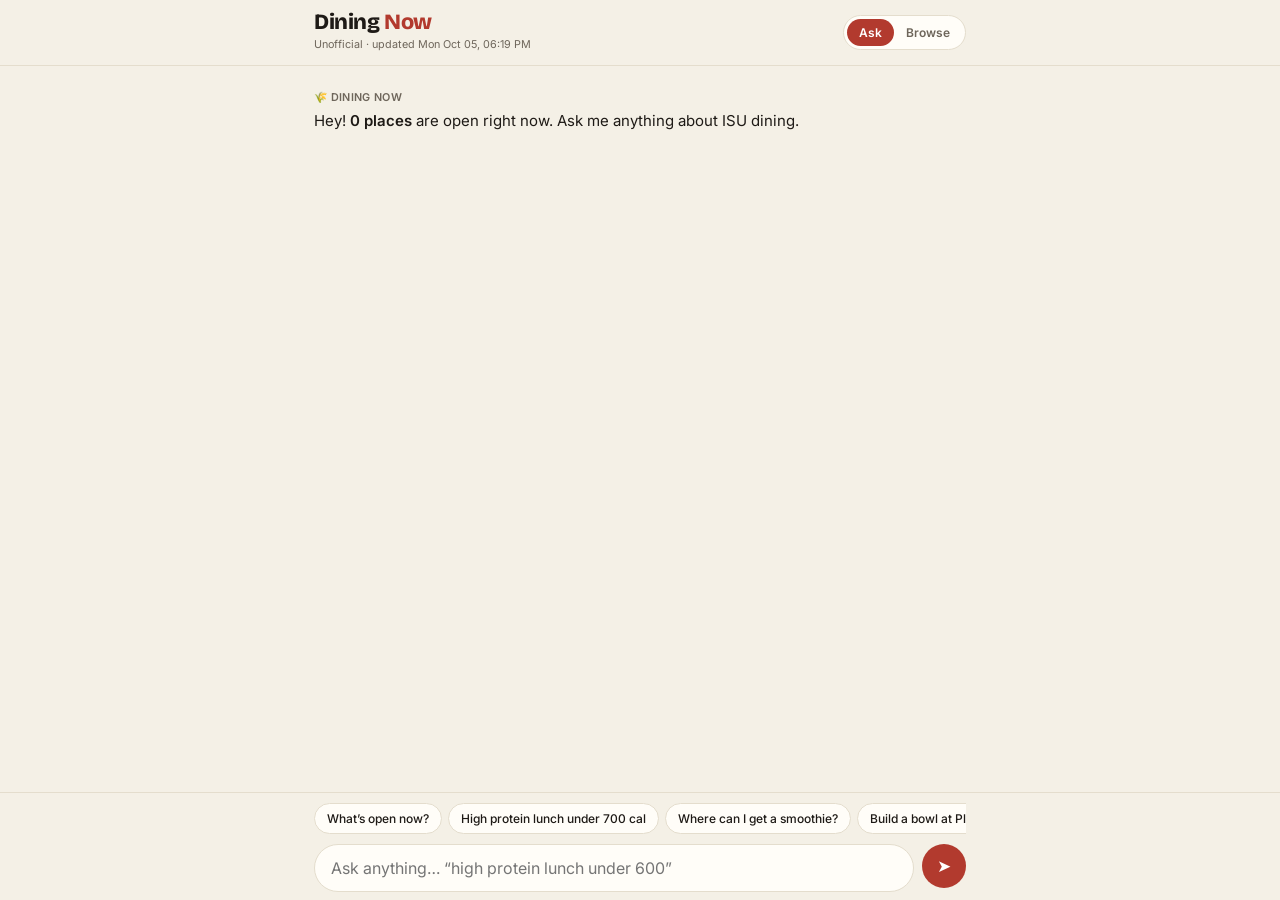
==== commit a0248f5b: "Update index.html" ====
--- a/docs/index.html
+++ b/docs/index.html
@@ -211,12 +211,38 @@
   'about with without no free avoid allergic allergy under below over less more than least max min most high low calorie calories ' +
   'cal cals kcal protein grams gram meal meals build make plan bowl combo healthy healthiest light lightest good best options option ' +
   'available still also else going lets let up dining hall halls vegetarian vegan veggie meatless day week this next same but ' +
-  'hungry craving crave place much many lot')
+  'hungry craving crave place much many lot looking look gonna going trying try thinking think recommend suggest ' +
+  'suggestion ideas idea maybe kinda really just good great nice whats\'s anywhere somewhere eat ate grab grabbing go there\'s')
   .split(' '));
 
+let VOCAB = new Set(), KEYWORDS = [];
+function buildVocab() {
+  VOCAB = new Set(META.words || []);
+  KEYWORDS = ['tomorrow', 'today', 'tonight', 'breakfast', 'lunch', 'dinner', 'brunch', ...WEEKDAYS, 'protein', 'calories',
+    'calorie', 'vegetarian', 'vegan', 'open', 'closed', 'hours', 'dairy', 'gluten', 'healthy', 'build', 'bowl',
+    ...new Set(ALIAS_LIST.flatMap(([a]) => a.split(' ')).filter(w => w.length > 3))];
+}
+function lev(a, b) {
+  if (Math.abs(a.length - b.length) > 2) return 9;
+  let prev = [...Array(b.length + 1).keys()];
+  for (let i = 1; i <= a.length; i++) {
+    const cur = [i];
+    for (let j = 1; j <= b.length; j++) cur[j] = Math.min(prev[j] + 1, cur[j - 1] + 1, prev[j - 1] + (a[i - 1] === b[j - 1] ? 0 : 1));
+    prev = cur;
+  }
+  return prev[b.length];
+}
+function fixWord(w) {
+  if (w.length < 4 || /\d/.test(w) || STOP.has(w) || VOCAB.has(w) || KEYWORDS.includes(w)) return w;
+  const x = w.replace(/(.)\1{2,}/g, '$1$1');  // tommorrrow -> tommorrow
+  const near = (list, max) => { let best = null, d = max + 1; for (const k of list) { const e = lev(x, k); if (e < d) { d = e; best = k; } } return best; };
+  return near(KEYWORDS, x.length >= 6 ? 2 : 1) || (x.length >= 5 ? near(VOCAB, x.length >= 8 ? 2 : 1) : null) || x;
+}
+
 function parse(text) {
-  const t = ' ' + norm(text) + ' ';
-  const q = {raw: text, t};
+  const fixed = norm(text).split(' ').map(fixWord).join(' ');
+  const t = ' ' + fixed + ' ';
+  const q = {raw: text, t, corrected: fixed !== norm(text) ? fixed : null};
   for (const [alias, id] of ALIAS_LIST) if (t.includes(` ${alias} `)) { q.venue = String(id); q.venueWords = alias.split(' '); break; }
 
   const today = ames().date;
@@ -256,6 +282,8 @@
   const allergenWords = Object.values(ALLERGEN_WORDS).flat();
   q.food = t.trim().split(' ').filter(w => w.length > 2 && !STOP.has(w) && !skip.has(w) && !/^\d/.test(w) &&
     !WEEKDAYS.includes(w) && !(w in MEALS) && !allergenWords.includes(w));
+  q.unknown = q.food.filter(w => VOCAB.size && !VOCAB.has(w) && !VOCAB.has(w.replace(/e?s$/, '')));
+  if (VOCAB.size) q.food = q.food.filter(w => !q.unknown.includes(w));
   return q;
 }
 
@@ -467,10 +495,13 @@
 
 function answerMealTime(q) {
   const [a, b] = MEALS[q.meal], day = q.day;
-  const ids = VIDS().filter(v => windows(day, v).some(w => w.all_day || (toMin(w.s) < b && toMin(w.e) > a)));
+  const fits = w => w.all_day || (toMin(w.s) < b && toMin(w.e) > a);
+  const ids = VIDS().filter(v => windows(day, v).some(fits))
+    .sort((x, y) => toMin(windows(day, x).find(fits).s || '00:00') - toMin(windows(day, y).find(fits).s || '00:00'));
   if (!ids.length) return {say: `No ${q.meal} spots found ${dayLabel(day)}.`};
-  return {say: `${cap(q.meal)} ${dayLabel(day)}: <b>${ids.length} places</b>.`,
-    html: rowCard(ids.map(v => `<div class="row">${vlink(v)}<span class="dim">${esc(hoursText(day, v))}</span></div>`)),
+  const span = v => windows(day, v).filter(fits).map(w => w.all_day ? 'all day' : `${fmt(w.s)}–${fmt(w.e)}`).join(', ');
+  return {say: `${cap(q.meal)} ${dayLabel(day)}: <b>${ids.length} places</b>. Earliest is <b>${esc(vname(ids[0]))}</b>.`,
+    html: rowCard(ids.map(v => `<div class="row">${vlink(v)}<span class="dim">${span(v)}</span></div>`)),
     chips: [`High protein ${q.meal} ${q.dayExplicit ? dayLabel(day) : ''}`.trim(), 'What’s open now?']};
 }
 
@@ -496,6 +527,12 @@
     else if (!q.venue && last.venue && / (it|there|that place|they|them) /.test(q.t)) q.venue = last.venue;
   }
   last = q;
+  const a = await route(q);
+  if (q.corrected) a.say = `<span class="dim">Showing results for “${esc(q.corrected)}”</span><br>` + (a.say || '');
+  return a;
+}
+
+async function route(q) {
   if (q.wantPlan && !(q.wantHours && !q.maxK && !q.minP)) return answerPlan(q);
   if (q.wantHours && q.venue) return answerVenueHours(q);
   if (q.wantHours) {
@@ -509,6 +546,7 @@
   if (q.venue) return answerVenueMenu(q);
   if (q.food.length) return answerFind(q);
   if (q.meal) return answerMealTime(q);
+  if (q.unknown.length) return {say: `Couldn’t find “${esc(q.unknown.join(' '))}” on any menu this week.`, chips: HELP.chips};
   return {say: 'Not sure what you mean. Try one of these:', chips: HELP.chips};
 }
 
@@ -573,6 +611,7 @@
   try { META = await (await fetch('data/meta.json', {cache: 'no-cache'})).json(); }
   catch { $('#updated').textContent = 'Could not load data. Try again later.'; return; }
   buildAliases();
+  buildVocab();
   $('#updated').textContent = `Unofficial · updated ${META.generated_at}`;
   $('#venue-sel').innerHTML = VIDS().sort((a, b) => vname(a).localeCompare(vname(b))).map(v => `<option value="${v}">${esc(vname(v))}</option>`).join('');
   const open = VIDS().filter(v => statusNow(v).state === 'open');
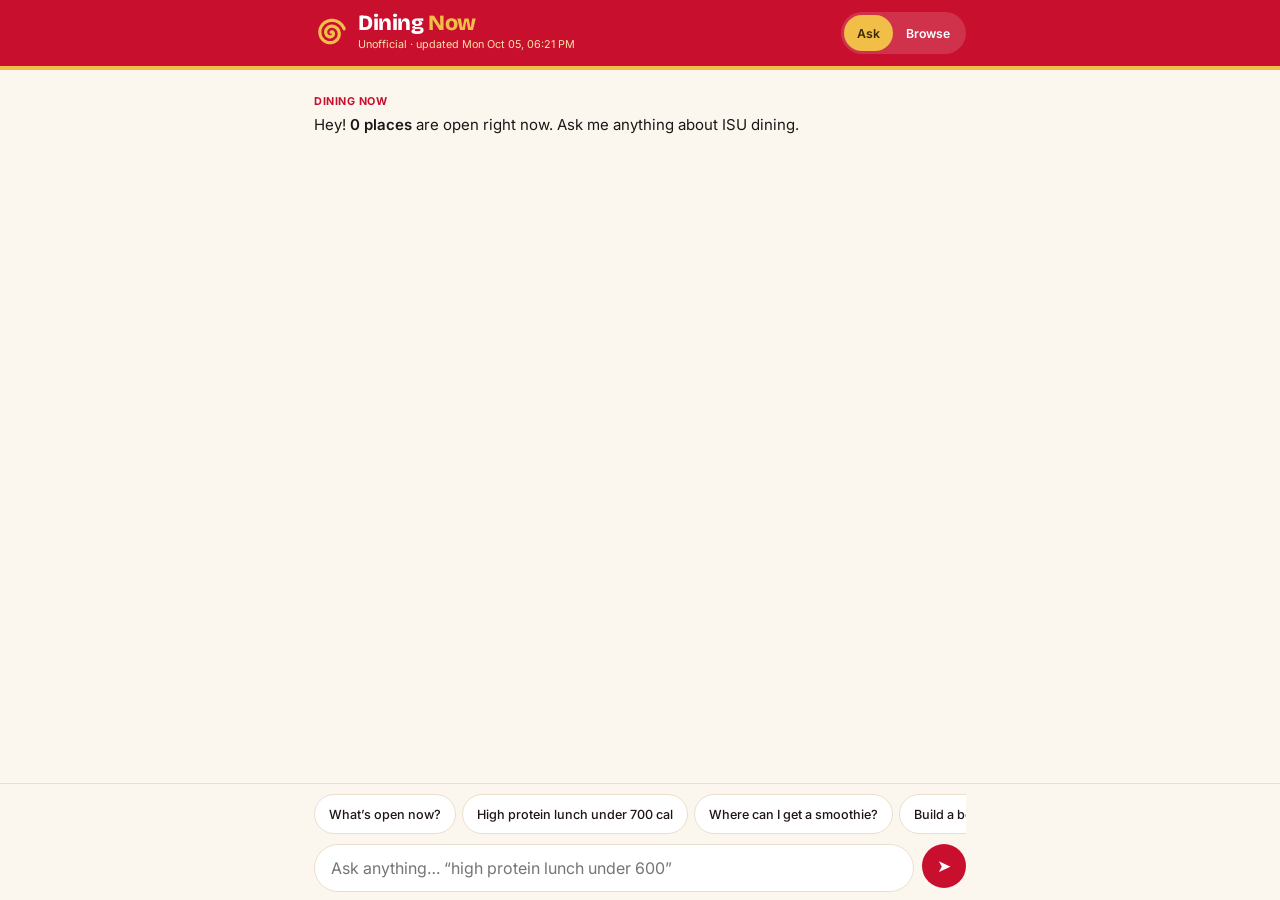
==== commit ea7aac23: "v2" ====
--- a/docs/index.html
+++ b/docs/index.html
@@ -3,36 +3,46 @@
 <head>
 <meta charset="utf-8">
 <meta name="viewport" content="width=device-width, initial-scale=1, viewport-fit=cover, interactive-widget=resizes-content">
-<meta name="theme-color" content="#B23A2E">
+<meta name="theme-color" content="#C8102E" media="(prefers-color-scheme: light)">
+<meta name="theme-color" content="#5E0A16" media="(prefers-color-scheme: dark)">
+<meta name="description" content="Unofficial ISU dining guide. What's open, menus, and meals that fit your goals.">
 <meta name="apple-mobile-web-app-capable" content="yes">
 <title>Dining Now · Ames</title>
-<link rel="icon" href="data:image/svg+xml,<svg xmlns='http://www.w3.org/2000/svg' viewBox='0 0 100 100'><text y='.9em' font-size='90'>🌾</text></svg>">
+<link rel="icon" href="icons/icon-32.png" sizes="32x32">
+<link rel="apple-touch-icon" href="icons/apple-touch-icon.png">
+<link rel="manifest" href="manifest.webmanifest">
 <link rel="preconnect" href="https://fonts.googleapis.com">
 <link href="https://fonts.googleapis.com/css2?family=Bricolage+Grotesque:opsz,wght@12..96,600;12..96,800&family=Inter:wght@400;500;600&display=swap" rel="stylesheet">
 <style>
 :root {
-  --bg: #F4F0E6; --card: #FFFDF8; --ink: #1E1A16; --muted: #6E665B; --line: #E4DDCD;
-  --accent: #B23A2E; --accent-ink: #fff; --ok: #2F7D4F; --warn: #B4621A; --me: #B23A2E;
+  --bg: #FBF7EE; --card: #FFFFFF; --ink: #1F1416; --muted: #6B5E5A; --line: #EADFCF;
+  --accent: #C8102E; --accent-ink: #fff; --gold: #F1BE48; --gold-ink: #3A2A00; --head-bg: #C8102E;
+  --ok: #2F7D4F; --warn: #A8550F; --me: #C8102E;
   --head: 'Bricolage Grotesque', 'Inter', system-ui, sans-serif;
   --body: 'Inter', system-ui, -apple-system, 'Segoe UI', sans-serif;
 }
 @media (prefers-color-scheme: dark) {
-  :root { --bg: #17130F; --card: #221D18; --ink: #F2ECE2; --muted: #A69C8E; --line: #3A322A;
-          --accent: #E0584A; --ok: #5BBF85; --warn: #E39A55; --me: #C2483B; }
+  :root { --bg: #140D0E; --card: #21181A; --ink: #F5EDE6; --muted: #B3A49E; --line: #3A2C2E;
+          --accent: #E2384D; --head-bg: #5E0A16; --ok: #5BBF85; --warn: #E39A55; --me: #B5172F; }
 }
 * { box-sizing: border-box; }
 html, body { margin: 0; height: 100%; background: var(--bg); color: var(--ink); font: 15px/1.5 var(--body); }
 body { display: flex; flex-direction: column; padding-top: env(safe-area-inset-top); }
 .wrap { max-width: 680px; margin: 0 auto; width: 100%; padding: 0 14px; }
 
-header { flex: none; border-bottom: 1px solid var(--line); background: var(--bg); }
+header { flex: none; background: var(--head-bg); color: #fff; border-bottom: 4px solid var(--gold); }
 header .wrap { display: flex; align-items: center; justify-content: space-between; padding: 12px 14px; }
-h1 { font: 800 1.45rem/1 var(--head); margin: 0; letter-spacing: -0.02em; }
-h1 span { color: var(--accent); }
-.sub { color: var(--muted); font-size: .72rem; margin-top: 3px; }
-.toggle { display: flex; background: var(--card); border: 1px solid var(--line); border-radius: 999px; padding: 3px; }
-.toggle button { border: 0; background: none; color: var(--muted); font: 600 .8rem var(--body); padding: 6px 12px; border-radius: 999px; cursor: pointer; }
-.toggle button.on { background: var(--accent); color: var(--accent-ink); }
+.brand { display: flex; align-items: center; gap: 10px; }
+.logo { width: 34px; height: 34px; color: var(--gold); flex: none; }
+h1 { font: 800 1.45rem/1 var(--head); margin: 0; letter-spacing: -0.02em; color: #fff; }
+h1 span { color: var(--gold); }
+.sub { color: #FBE3A6; font-size: .72rem; margin-top: 3px; }
+.toggle { display: flex; background: rgba(255,255,255,.14); border-radius: 999px; padding: 3px; }
+.toggle button { border: 0; background: none; color: #fff; font: 600 .82rem var(--body); padding: 8px 13px; border-radius: 999px; cursor: pointer; min-height: 36px; }
+.toggle button.on { background: var(--gold); color: var(--gold-ink); }
+.stale { background: var(--gold); color: var(--gold-ink); font-size: .8rem; text-align: center; padding: 6px 12px; }
+:focus-visible { outline: 3px solid var(--gold); outline-offset: 2px; border-radius: 6px; }
+@media (prefers-reduced-motion: reduce) { *, *::before, *::after { animation: none !important; transition: none !important; scroll-behavior: auto !important; } }
 
 main { flex: 1; overflow-y: auto; -webkit-overflow-scrolling: touch; }
 .view { display: none; padding: 14px 0 20px; } .view.on { display: block; }
@@ -42,7 +52,7 @@
 .msg.me { justify-content: flex-end; }
 .msg.me .bubble { background: var(--me); color: #fff; border-radius: 18px 18px 4px 18px; padding: 9px 14px; max-width: 80%; }
 .msg.bot .bubble { max-width: 100%; width: 100%; }
-.bot-head { font-size: .72rem; font-weight: 600; color: var(--muted); margin-bottom: 4px; letter-spacing: .03em; }
+.bot-head { font-size: .72rem; font-weight: 700; color: var(--accent); margin-bottom: 4px; letter-spacing: .05em; }
 .say { margin: 0 0 8px; }
 .say b { font-weight: 600; }
 .typing { display: inline-flex; gap: 4px; padding: 8px 0; }
@@ -53,7 +63,8 @@
 .card { background: var(--card); border: 1px solid var(--line); border-radius: 14px; padding: 11px 13px; margin: 0 0 8px; }
 .row { display: flex; justify-content: space-between; align-items: baseline; gap: 10px; }
 .vname { font-weight: 600; }
-.link { cursor: pointer; text-decoration: underline; text-decoration-color: var(--line); text-underline-offset: 3px; }
+.link { background: none; border: 0; padding: 0; font: inherit; font-weight: 600; color: inherit; text-align: left; cursor: pointer;
+        text-decoration: underline; text-decoration-color: var(--gold); text-decoration-thickness: 2px; text-underline-offset: 3px; }
 .link:hover { color: var(--accent); }
 .dim { color: var(--muted); font-size: .84rem; }
 .badge { font-size: .7rem; font-weight: 600; padding: 2px 8px; border-radius: 999px; white-space: nowrap; }
@@ -72,8 +83,13 @@
 .chips { display: flex; gap: 6px; overflow-x: auto; padding: 2px 0 4px; scrollbar-width: none; }
 .chips::-webkit-scrollbar { display: none; }
 .chip { flex: none; border: 1px solid var(--line); background: var(--card); color: var(--ink); border-radius: 999px;
-        padding: 7px 12px; font: 500 .8rem var(--body); cursor: pointer; white-space: nowrap; }
-.chip:hover { border-color: var(--accent); color: var(--accent); }
+        padding: 9px 14px; min-height: 40px; font: 500 .84rem var(--body); cursor: pointer; white-space: nowrap; }
+.chip:hover { border-color: var(--gold); }
+.actions { display: flex; gap: 6px; }
+.actions button { background: none; border: 0; color: var(--muted); font: 500 .78rem var(--body); padding: 8px 6px; min-height: 36px; cursor: pointer; }
+.actions button:hover { color: var(--accent); }
+.toast { position: fixed; left: 50%; bottom: 120px; transform: translateX(-50%); background: var(--ink); color: var(--bg);
+         padding: 8px 16px; border-radius: 999px; font-size: .85rem; z-index: 20; }
 .chip.on { background: var(--accent); border-color: var(--accent); color: var(--accent-ink); }
 
 footer.composer { flex: none; border-top: 1px solid var(--line); background: var(--bg); padding: 8px 0 calc(8px + env(safe-area-inset-bottom)); }
@@ -93,14 +109,16 @@
 </head>
 <body>
 <header><div class="wrap">
-  <div><h1>Dining <span>Now</span></h1><div class="sub" id="updated">Loading…</div></div>
-  <div class="toggle"><button data-view="chat" class="on">Ask</button><button data-view="browse">Browse</button></div>
+  <div class="brand"><svg class="logo" viewBox="0 0 32 32" aria-hidden="true"><path d="M16.0 15.2 L16.1 15.1 L16.2 15.0 L16.4 15.0 L16.5 14.9 L16.7 14.9 L16.9 14.9 L17.1 15.0 L17.3 15.0 L17.5 15.1 L17.6 15.3 L17.8 15.4 L18.0 15.6 L18.1 15.8 L18.2 16.1 L18.3 16.4 L18.3 16.6 L18.3 16.9 L18.3 17.3 L18.2 17.6 L18.1 17.9 L17.9 18.2 L17.7 18.5 L17.5 18.8 L17.2 19.0 L16.9 19.2 L16.5 19.4 L16.1 19.5 L15.7 19.6 L15.3 19.7 L14.8 19.6 L14.4 19.6 L13.9 19.5 L13.5 19.3 L13.0 19.0 L12.6 18.7 L12.2 18.4 L11.9 18.0 L11.6 17.5 L11.4 17.0 L11.2 16.5 L11.0 15.9 L11.0 15.4 L11.0 14.8 L11.1 14.2 L11.2 13.6 L11.4 13.0 L11.7 12.4 L12.1 11.9 L12.6 11.4 L13.1 10.9 L13.6 10.5 L14.2 10.2 L14.9 9.9 L15.6 9.7 L16.3 9.6 L17.1 9.6 L17.8 9.7 L18.6 9.8 L19.3 10.1 L20.0 10.4 L20.7 10.9 L21.4 11.4 L22.0 12.0 L22.5 12.6 L22.9 13.3 L23.3 14.1 L23.5 15.0 L23.7 15.8 L23.8 16.7 L23.7 17.6 L23.6 18.6 L23.3 19.5 L23.0 20.3 L22.5 21.2 L22.0 22.0 L21.3 22.7 L20.5 23.3 L19.7 23.9 L18.8 24.4 L17.9 24.7 L16.8 25.0 L15.8 25.1 L14.7 25.1 L13.7 25.0 L12.6 24.8 L11.6 24.5 L10.6 24.0 L9.6 23.4 L8.8 22.7 L8.0 21.8 L7.2 20.9 L6.6 19.9 L6.2 18.9 L5.8 17.7 L5.6 16.5 L5.5 15.3 L5.5 14.1 L5.7 12.9 L6.0 11.7 L6.5 10.5 L7.1 9.4 L7.9 8.4 L8.7 7.4 L9.7 6.5 L10.8 5.8 L12.0 5.2 L13.2 4.7 L14.5 4.3 L15.9 4.1 L17.3 4.1 L18.6 4.2 L20.0 4.5 L21.3 4.9 L22.6 5.5 L23.9 6.3 L25.0 7.2 L26.0 8.2 L26.9 9.4 L27.7 10.6 L28.4 12.0" fill="none" stroke="currentColor" stroke-width="3" stroke-linecap="round" stroke-linejoin="round"/></svg><div><h1>Dining <span>Now</span></h1><div class="sub" id="updated">Loading…</div></div></div>
+  <div class="toggle" role="group" aria-label="View"><button data-view="chat" class="on" aria-pressed="true">Ask</button><button data-view="browse" aria-pressed="false">Browse</button></div>
 </div></header>
+<div id="stale" class="stale" role="status" hidden></div>
 
 <main id="main">
   <div class="wrap">
-    <div id="v-chat" class="view on"><div id="log"></div></div>
+    <div id="v-chat" class="view on"><div id="log" role="log" aria-live="polite" aria-label="Conversation"></div></div>
     <div id="v-browse" class="view">
+      <label for="venue-sel" class="sub" style="color:var(--muted)">Venue</label>
       <select id="venue-sel"></select>
       <div class="chips" id="venue-days" style="margin:8px 0"></div>
       <div id="venue-body"></div>
@@ -112,7 +130,7 @@
 <footer class="composer" id="composer"><div class="wrap">
   <div class="chips" id="quick"></div>
   <form class="inputrow" id="ask-form" autocomplete="off">
-    <input id="ask" placeholder="Ask anything… “high protein lunch under 600”" enterkeyhint="send">
+    <input id="ask" aria-label="Ask about ISU dining" placeholder="Ask anything… “high protein lunch under 600”" enterkeyhint="send">
     <button aria-label="Send">➤</button>
   </form>
 </div></footer>
@@ -120,6 +138,8 @@
 <script>
 const $ = s => document.querySelector(s);
 const esc = s => String(s ?? '').replace(/[&<>"']/g, c => ({'&':'&amp;','<':'&lt;','>':'&gt;','"':'&quot;',"'":'&#39;'}[c]));
+// Paste a Google Form prefilled link here, with the word QUESTION where the text goes.
+const FEEDBACK_FORM = '';
 let META = null;
 const MENUS = {};
 const DAYS = 7;
@@ -201,7 +221,7 @@
   'Tree nuts': ['tree nut', 'almond', 'cashew', 'pecan', 'walnut', 'hazelnut', 'pistachio'],
   Fish: ['fish'], Shellfish: ['shellfish', 'shrimp', 'crab', 'lobster'], Sesame: ['sesame']};
 const MEAT = ['chicken', 'beef', 'pork', 'bacon', 'sausage', 'turkey', 'ham', 'pepperoni', 'steak', 'fish', 'tuna', 'salmon',
-  'shrimp', 'meat', 'brisket', 'gyro', 'chorizo', 'salami', 'anchov', 'gelatin', 'meatball', 'burger', 'wings', 'cod', 'tilapia'];
+  'shrimp', 'meat', 'brisket', 'gyro', 'chorizo', 'salami', 'anchov', 'gelatin', 'meatball', 'cod', 'tilapia'];
 const WEEKDAYS = ['sunday', 'monday', 'tuesday', 'wednesday', 'thursday', 'friday', 'saturday'];
 const MEALS = {breakfast: [420, 630], brunch: [600, 780], lunch: [660, 840], dinner: [990, 1200]};
 const STOP = new Set(('a an the i im me my we you your to of in on at for and or is are was be it its there that this what whats ' +
@@ -268,7 +288,7 @@
       q.avoid.push(label);
   }
   if (/ (vegan|vegetarian|veggie|meatless|no meat) /.test(t)) q.noMeat = true;
-  if (/ vegan /.test(t)) { q.vegan = true; for (const a of ['Dairy', 'Egg']) if (!q.avoid.includes(a)) q.avoid.push(a); }
+  if (/ vegan /.test(t)) { q.vegan = true; if (!META.diet_labels) for (const a of ['Dairy', 'Egg']) if (!q.avoid.includes(a)) q.avoid.push(a); }
 
   if (/ (low cal|low calorie|light|lightest|fewest calories|least calories) /.test(t)) q.opt = 'low';
   else if (/ (healthy|healthiest|balanced) /.test(t)) q.opt = 'bal';
@@ -290,11 +310,20 @@
 // ---------- answering ----------
 function allergenStatus(it, avoid) {
   if (!avoid.length) return 'ok';
+  if (slim(it)) return it.u ? 'unknown' : avoid.some(a => (it.t || []).includes(TAG[a])) ? 'contains' : 'ok';
   const text = `${it.a || ''} ${it.ing || ''}`.toLowerCase();
   if (!text.trim()) return 'unknown';
   return avoid.some(a => ALLERGEN_TERMS[a].some(term => text.includes(term))) ? 'contains' : 'ok';
 }
-const hasMeat = it => { const s = `${it.n} ${it.ing || ''}`.toLowerCase(); return MEAT.some(w => s.includes(w)); };
+const TAG = {Dairy: 'dairy', Gluten: 'gluten', Egg: 'egg', Soy: 'soy', Peanut: 'peanut', 'Tree nuts': 'treenut',
+  Fish: 'fish', Shellfish: 'shellfish', Sesame: 'sesame'};
+const slim = it => !('ing' in it);  // new data format: tags precomputed, no ingredient text
+const hasMeat = it => slim(it) ? !!it.mt : MEAT.some(w => `${it.n} ${it.ing || ''}`.toLowerCase().includes(w));
+function dietOk(it, o) {
+  if (o.vegan && META.diet_labels) return !!(it.d && it.d.includes('vegan'));
+  if (o.noMeat) return META.diet_labels && it.d ? it.d.some(x => x === 'vegan' || x === 'vegetarian') : !hasMeat(it);
+  return true;
+}
 const SIDE_CATS = /dessert|cookie|ice cream|condiment|beverage|drink|candy|snack|chips|soda|coffee|tea|shake/i;
 
 const MEAL_RE = {breakfast: /breakfast|brunch/i, brunch: /brunch|breakfast|lunch/i, lunch: /lunch|brunch/i, dinner: /dinner|supper/i};
@@ -316,7 +345,7 @@
     if (it.k == null || it.k <= 0) continue;
     if (o.skipSides && SIDE_CATS.test(it.c)) continue;
     if (o.meal && !servedAt(it, o.meal)) continue;
-    if (o.noMeat && hasMeat(it)) { exM++; continue; }
+    if (!dietOk(it, o)) { exM++; continue; }
     const s = allergenStatus(it, o.avoid);
     if (s === 'unknown') exU++; else if (s === 'contains') exC++; else pool.push(it);
   }
@@ -346,7 +375,7 @@
   const nums = [it.k != null ? `${Math.round(it.k)} kcal` : null, it.p != null ? `${it.p}g protein` : null].filter(Boolean).join(' · ');
   return `<div class="item"><div>${esc(it.n)}</div><div class="nums">${nums || 'no nutrition info'}</div>${it.a ? `<div class="allg">Contains: ${esc(it.a)}</div>` : ''}</div>`;
 }
-const vlink = vid => `<span class="vname link" data-venue="${vid}">${esc(vname(vid))}</span>`;
+const vlink = vid => `<button type="button" class="link" data-venue="${vid}">${esc(vname(vid))}</button>`;
 const rowCard = rows => `<div class="card list">${rows.join('')}</div>`;
 const catCard = cats => `<div class="card">${Object.entries(cats).map(([c, list]) =>
   `<details><summary><span>${esc(c)}</span><span class="dim">${list.length}</span></summary>${list.map(itemRow).join('')}</details>`).join('')}</div>`;
@@ -425,7 +454,7 @@
     dates.forEach((d, i) => {
       for (const it of all[i]) {
         if (!hit(it, strict)) continue;
-        if (q.noMeat && hasMeat(it)) continue;
+        if (!dietOk(it, q)) continue;
         if (q.avoid.length && allergenStatus(it, q.avoid) !== 'ok') continue;
         const b = byVenue[it.v] = byVenue[it.v] || {date: d, items: []};
         if (b.date === d && !b.items.some(x => x.n === it.n)) b.items.push(it);
@@ -458,14 +487,14 @@
   const when = `${meal ? meal + ' ' : ''}${dayLabel(day)}`.replace('dinner today', 'dinner tonight');
   if (!venues.length) return {say: `Nothing is open for ${when}.`, chips: ['What’s open now?']};
 
-  const opts = {maxK: q.maxK, minP: q.minP, avoid: q.avoid, noMeat: q.noMeat, opt: q.opt, meal,
+  const opts = {maxK: q.maxK, minP: q.minP, avoid: q.avoid, noMeat: q.noMeat, vegan: q.vegan, opt: q.opt, meal,
     maxItems: / bowl /.test(q.t) ? 5 : 3, skipSides: !q.food.some(f => SIDE_CATS.test(f))};
   const results = venues.map(v => ({v, r: plan(items.filter(i => String(i.v) === v), opts)})).filter(x => x.r.best.length);
   if (!results.length) return {say: `No menus posted for ${when} yet.`};
   results.sort((a, b) => (b.r.met - a.r.met) || (b.r.s - a.r.s));
   const hits = results.filter(x => x.r.met);
 
-  const goals = [q.minP ? `${q.minP}g+ protein` : '', q.maxK ? `under ${q.maxK} kcal` : '', q.avoid.length ? `no ${q.avoid.join(', ').toLowerCase()}` : '', q.noMeat ? 'no meat' : ''].filter(Boolean).join(', ');
+  const goals = [q.minP ? `${q.minP}g+ protein` : '', q.maxK ? `under ${q.maxK} kcal` : '', q.avoid.length ? `no ${q.avoid.join(', ').toLowerCase()}` : '', q.vegan ? 'vegan' : q.noMeat ? 'vegetarian' : ''].filter(Boolean).join(', ');
   const names = venues.map(v => vname(v));
   const openList = names.length <= 4 ? names.join(', ') : `${names.slice(0, 4).join(', ')} +${names.length - 4} more`;
   let say = q.venue ? '' : `Open for ${when}: <b>${esc(openList)}</b>.<br>`;
@@ -485,7 +514,8 @@
   };
   const shown = (hits.length ? hits : results).slice(0, q.venue ? 1 : 3);
   let html = shown.map(card).join('');
-  if (q.vegan) html += '<div class="note">Vegan isn’t labeled in ISU data. These are dairy, egg and meat free by ingredients. Double check with staff.</div>';
+  if (q.vegan) html += META.diet_labels ? '<div class="note">Using ISU’s vegan labels. Double check with staff.</div>'
+    : '<div class="note">Vegan isn’t labeled in ISU data. These are dairy, egg and meat free by ingredients. Double check with staff.</div>';
   const other = shown[0].v;
   return {say, html, chips: [
     q.maxK ? `Same but under ${Math.max(300, q.maxK - 150)} cal` : 'Same but under 600 cal',
@@ -554,8 +584,9 @@
 const log = $('#log'), main = $('#main');
 function scrollDown() { requestAnimationFrame(() => main.scrollTo({top: main.scrollHeight, behavior: 'smooth'})); }
 function addMe(text) { log.insertAdjacentHTML('beforeend', `<div class="msg me"><div class="bubble">${esc(text)}</div></div>`); scrollDown(); }
-function addBot(a) {
-  log.insertAdjacentHTML('beforeend', `<div class="msg bot"><div class="bubble"><div class="bot-head">🌾 DINING NOW</div>${a.say ? `<p class="say">${a.say}</p>` : ''}${a.html || ''}</div></div>`);
+function addBot(a, question) {
+  const actions = question ? `<div class="actions"><button type="button" data-share="${esc(question)}">↗ Share</button>${FEEDBACK_FORM ? `<button type="button" data-wrong="${esc(question)}">👎 Wrong answer?</button>` : ''}</div>` : '';
+  log.insertAdjacentHTML('beforeend', `<div class="msg bot"><div class="bubble"><div class="bot-head">DINING NOW</div>${a.say ? `<p class="say">${a.say}</p>` : ''}${a.html || ''}${actions}</div></div>`);
   setQuick(a.chips || HELP.chips);
   scrollDown();
 }
@@ -565,13 +596,13 @@
   if (!text) return;
   addMe(text);
   $('#ask').value = '';
-  log.insertAdjacentHTML('beforeend', '<div class="msg bot" id="typing"><div class="bubble"><div class="typing"><i></i><i></i><i></i></div></div></div>');
+  log.insertAdjacentHTML('beforeend', '<div class="msg bot" id="typing"><div class="bubble"><div class="typing" role="status" aria-label="Thinking"><i></i><i></i><i></i></div></div></div>');
   scrollDown();
   let a;
   try { [a] = await Promise.all([respond(text), new Promise(r => setTimeout(r, 350))]); }
   catch (e) { console.error(e); a = {say: 'Something went wrong reading the menus. Try again.'}; }
   $('#typing')?.remove();
-  addBot(a);
+  addBot(a, text);
 }
 
 // ---------- browse ----------
@@ -592,7 +623,7 @@
 }
 function showView(v) {
   document.querySelectorAll('.view').forEach(x => x.classList.toggle('on', x.id === 'v-' + v));
-  document.querySelectorAll('.toggle button').forEach(b => b.classList.toggle('on', b.dataset.view === v));
+  document.querySelectorAll('.toggle button').forEach(b => { b.classList.toggle('on', b.dataset.view === v); b.setAttribute('aria-pressed', b.dataset.view === v); });
   $('#composer').style.display = v === 'chat' ? '' : 'none';
   if (v === 'browse') { main.scrollTo(0, 0); renderVenue(); } else scrollDown();
 }
@@ -603,21 +634,56 @@
   const tb = e.target.closest('.toggle button'); if (tb) return showView(tb.dataset.view);
   const dc = e.target.closest('#venue-days .chip'); if (dc) { vDay = dc.dataset.day; return renderVenue(); }
   const qc = e.target.closest('#quick .chip'); if (qc) return ask(qc.textContent);
+  const sh = e.target.closest('[data-share]'); if (sh) return share(sh.dataset.share);
+  const wr = e.target.closest('[data-wrong]');
+  if (wr) {
+    const answer = wr.closest('.bubble').innerText.replace(/↗ Share|👎 Wrong answer\?/g, '').trim().slice(0, 400);
+    return window.open(FEEDBACK_FORM.replace('QUESTION', encodeURIComponent(`Q: ${wr.dataset.wrong}\nA: ${answer}`)), '_blank', 'noopener');
+  }
 });
 $('#ask-form').addEventListener('submit', e => { e.preventDefault(); ask($('#ask').value); });
 $('#venue-sel').addEventListener('change', renderVenue);
+
+function toast(msg) {
+  const el = document.createElement('div');
+  el.className = 'toast'; el.setAttribute('role', 'status'); el.textContent = msg;
+  document.body.appendChild(el); setTimeout(() => el.remove(), 1800);
+}
+async function share(question) {
+  const url = `${location.origin}${location.pathname}?q=${encodeURIComponent(question)}`;
+  if (navigator.share) { try { await navigator.share({title: 'Dining Now', text: question, url}); } catch {} return; }
+  try { await navigator.clipboard.writeText(url); toast('Link copied'); } catch { prompt('Copy this link:', url); }
+}
+function showFreshness() {
+  if (!META) return;
+  const off = navigator.onLine ? '' : ' · offline, saved data';
+  if (!META.ts) { $('#updated').textContent = `Unofficial · updated ${META.generated_at}${off}`; return; }
+  const mins = Math.max(0, Math.round((Date.now() / 1000 - META.ts) / 60));
+  const ago = mins < 1 ? 'just now' : mins < 60 ? `${mins} min ago` : `${Math.round(mins / 60)} hr ago`;
+  $('#updated').textContent = `Unofficial · updated ${ago}${off}`;
+  const stale = $('#stale');
+  stale.hidden = mins < 240;
+  if (!stale.hidden) stale.textContent = `Menu data is ${Math.round(mins / 60)} hours old. Hours or menus may have changed.`;
+}
+addEventListener('online', showFreshness);
+addEventListener('offline', showFreshness);
+if ('serviceWorker' in navigator) navigator.serviceWorker.register('sw.js').catch(() => {});
 
 (async () => {
   try { META = await (await fetch('data/meta.json', {cache: 'no-cache'})).json(); }
   catch { $('#updated').textContent = 'Could not load data. Try again later.'; return; }
   buildAliases();
   buildVocab();
-  $('#updated').textContent = `Unofficial · updated ${META.generated_at}`;
+  showFreshness();
+  setInterval(showFreshness, 60000);
   $('#venue-sel').innerHTML = VIDS().sort((a, b) => vname(a).localeCompare(vname(b))).map(v => `<option value="${v}">${esc(vname(v))}</option>`).join('');
   const open = VIDS().filter(v => statusNow(v).state === 'open');
   const soon = open.filter(v => { const s = statusNow(v); return !s.allDay && s.left <= 45; });
   addBot({say: `Hey! <b>${open.length} places</b> are open right now${soon.length ? `, ${soon.length} closing within 45 min` : ''}. Ask me anything about ISU dining.`,
     chips: HELP.chips});
+  const params = new URLSearchParams(location.search);
+  if (params.get('venue') && META.venues[params.get('venue')]) { $('#venue-sel').value = params.get('venue'); showView('browse'); }
+  else if (params.get('q')) ask(params.get('q'));
   menu(ames().date);
 })();
 </script>
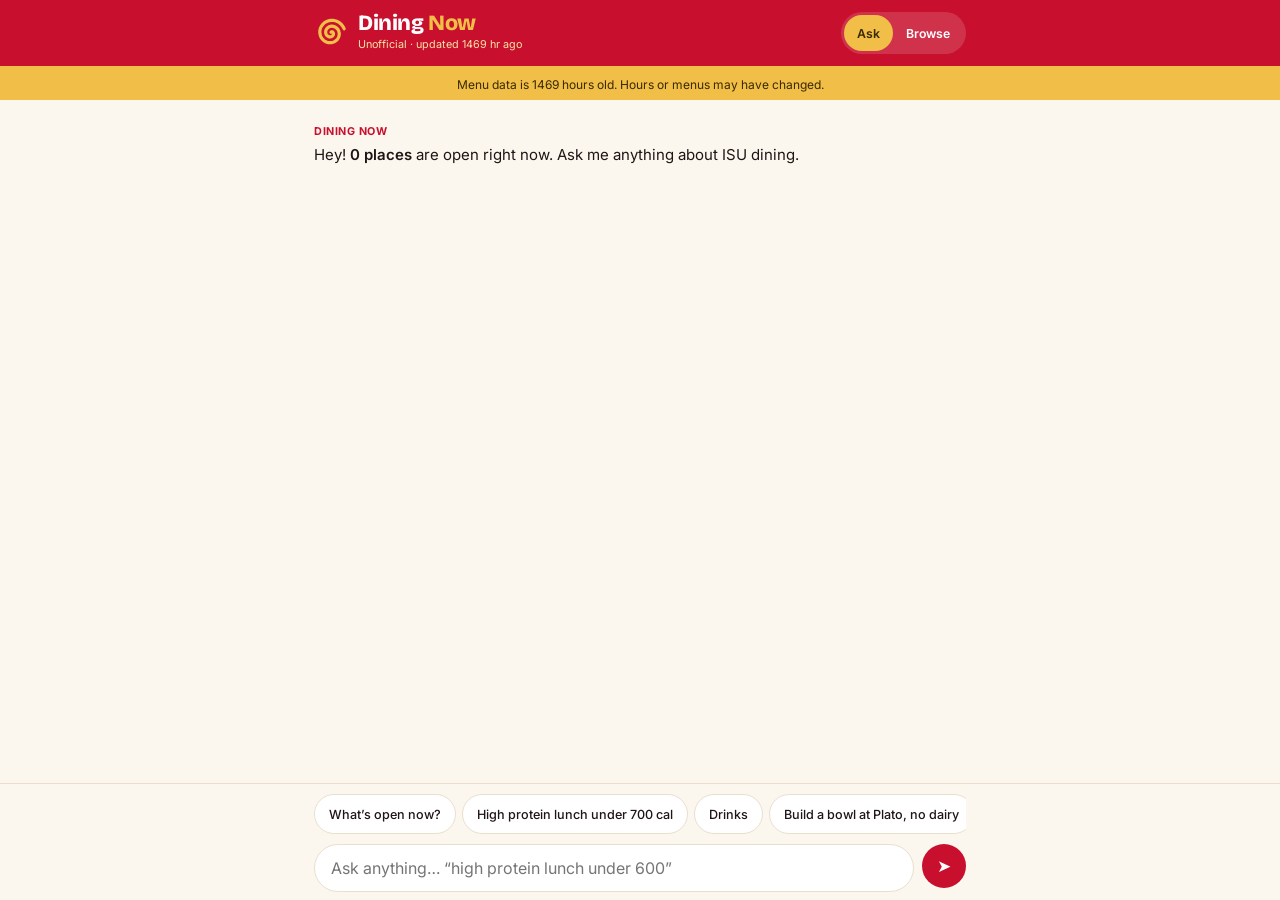
==== commit 9c8bb22c: "Update index.html" ====
--- a/docs/index.html
+++ b/docs/index.html
@@ -104,6 +104,8 @@
 details:first-of-type { border-top: 0; }
 summary { cursor: pointer; font-weight: 600; list-style: none; display: flex; justify-content: space-between; }
 summary::-webkit-details-marker { display: none; }
+summary > span:first-child::before { content: '▸'; display: inline-block; width: 1.1em; color: var(--accent); transition: transform .15s; }
+details[open] > summary > span:first-child::before { transform: rotate(90deg); }
 .disclaimer { color: var(--muted); font-size: .7rem; text-align: center; padding: 18px 0 4px; }
 </style>
 </head>
@@ -240,7 +242,8 @@
   VOCAB = new Set(META.words || []);
   KEYWORDS = ['tomorrow', 'today', 'tonight', 'breakfast', 'lunch', 'dinner', 'brunch', ...WEEKDAYS, 'protein', 'calories',
     'calorie', 'vegetarian', 'vegan', 'open', 'closed', 'hours', 'dairy', 'gluten', 'healthy', 'build', 'bowl',
-    ...new Set(ALIAS_LIST.flatMap(([a]) => a.split(' ')).filter(w => w.length > 3))];
+    ...new Set(ALIAS_LIST.flatMap(([a]) => a.split(' ')).filter(w => w.length > 3)),
+    ...Object.values(GROUPS).flatMap(g => [...g.words, ...g.subs.flatMap(sb => sb[2])]).filter(w => !w.includes(' '))];
 }
 function lev(a, b) {
   if (Math.abs(a.length - b.length) > 2) return 9;
@@ -463,11 +466,18 @@
     if (Object.keys(byVenue).length) break;
   }
   const isOpen = v => statusNow(v).state === 'open';
-  const res = Object.entries(byVenue).sort((a, b) => a[1].date.localeCompare(b[1].date) || isOpen(b[0]) - isOpen(a[0]));
+  const res = Object.entries(byVenue).sort((a, b) => a[1].date.localeCompare(b[1].date) || isOpen(b[0]) - isOpen(a[0]) || b[1].items.length - a[1].items.length);
   const what = esc(q.food.join(' '));
   if (!res.length) return {say: `Couldn’t find “${what}” on any menu ${q.dayExplicit ? dayLabel(q.day) : 'in the next 7 days'}.`, chips: ['What’s open now?']};
   const [fv, fb] = res[0];
   const lead = fb.date === today ? `<b>${esc(vname(fv))}</b> has ${what} today.` : `Not on today’s menus. Next: <b>${esc(vname(fv))}</b> on <b>${dayLabel(fb.date)}</b>.`;
+  if (res.length > 3) {
+    return {say: `${cap(what)} is at <b>${res.length} places</b>. Tap one:`,
+      html: `<div class="card">${res.slice(0, 12).map(([v, b], i) => `<details${i === 0 ? ' open' : ''}><summary><span>${esc(vname(v))}</span>
+        <span class="dim">${b.date === today ? (statusNow(v).state === 'open' ? 'open now' : 'today') : cap(dayLabel(b.date)).split(',')[0]} · ${b.items.length}</span></summary>
+        <div class="dim">${esc(hoursText(b.date, v))}</div>${b.items.slice(0, 8).map(itemRow).join('')}</details>`).join('')}</div>`,
+      chips: [`High protein ${q.food.join(' ')}`, 'What’s open now?']};
+  }
   return {say: lead, html: res.slice(0, 5).map(([v, b]) => `<div class="card"><div class="row">${vlink(v)}<span class="badge ${b.date === today ? 'b-ok' : 'b-off'}">${cap(dayLabel(b.date))}</span></div>
       <div class="dim">${esc(hoursText(b.date, v))}</div>${b.items.slice(0, 4).map(itemRow).join('')}</div>`).join(''),
     chips: [`Is ${vname(fv)} open now?`, `What’s at ${vname(fv)}?`]};
@@ -535,8 +545,86 @@
     chips: [`High protein ${q.meal} ${q.dayExplicit ? dayLabel(day) : ''}`.trim(), 'What’s open now?']};
 }
 
+
+// Broad words get a grouped answer: [label, match regex, words that ask for just this type]
+const GROUPS = {
+  drinks: {label: 'drinks', words: ['drink', 'drinks', 'beverage', 'beverages', 'thirsty', 'refreshment'], subs: [
+    ['Smoothies', /smoothie/, ['smoothie', 'smoothies']],
+    ['Shakes', /shake|\bmalt\b/, ['shake', 'shakes', 'milkshake', 'milkshakes']],
+    ['Coffee', /coffee(?! cake)|latte|espresso|mocha|cappuccino|americano|cold brew|frapp|macchiato/, []],
+    ['Tea & chai', /\btea\b|chai|matcha/, ['tea', 'chai', 'matcha']],
+    ['Energy drinks', /energy|red bull|celsius|monster|rockstar|\bbang\b|ghost/, ['energy', 'energy drink', 'energy drinks', 'red bull', 'celsius', 'monster']],
+    ['Juice & lemonade', /juice|lemonade|refresher|agua fresca/, ['juice', 'lemonade', 'refresher']],
+    ['Soda & fountain', /fountain|soda|\bpop\b|coke|pepsi|sprite|dr pepper|mountain dew|root beer/, ['soda', 'pop', 'fountain', 'coke', 'pepsi', 'sprite']],
+    ['Hot chocolate & milk', /hot chocolate|cocoa|chocolate milk|\b(white|2%|skim|whole) milk\b/, ['hot chocolate', 'cocoa', 'chocolate milk']],
+    ['Water', /\bwater\b|sparkling|bubly|la ?croix/, ['water', 'sparkling water']]]},
+  coffee: {label: 'coffee', words: ['coffee', 'coffees', 'caffeine'], subs: [
+    ['Lattes', /latte/, ['latte', 'lattes']],
+    ['Mochas', /mocha/, ['mocha', 'mochas']],
+    ['Cold brew & iced', /cold brew|iced (coffee|latte|mocha)|nitro/, ['cold brew', 'iced coffee']],
+    ['Espresso drinks', /espresso|americano|cappuccino|macchiato|cortado/, ['espresso', 'americano', 'cappuccino']],
+    ['Frappes', /frapp/, ['frappe', 'frappuccino']],
+    ['Brewed coffee', /coffee(?! cake)/, []]]},
+  dessert: {label: 'desserts', nameOnly: true, words: ['dessert', 'desserts', 'sweet', 'sweets', 'treat', 'treats', 'sweet tooth'], subs: [
+    ['Cookies', /cookie/, ['cookie', 'cookies']],
+    ['Brownies & bars', /brownie|blondie|bars?$/, ['brownie', 'brownies']],
+    ['Cake & cupcakes', /\bcake|cupcake|cheesecake/, ['cake', 'cupcake', 'cupcakes'], /crab|fish|rice cake|potato/],
+    ['Ice cream', /ice cream|sundae|\bcone\b|gelato|frozen yogurt/, ['ice cream', 'sundae', 'gelato']],
+    ['Pie', /\bpie\b|cobbler|crisp\b/, ['pie'], /pot pie|shepherd|pizza/],
+    ['Pastries & donuts', /pastr|danish|croissant|donut|doughnut|scone|cinnamon roll/, ['pastry', 'pastries', 'donut', 'donuts']],
+    ['Pudding & parfait', /pudding|parfait|mousse/, ['pudding', 'parfait']]]},
+  snacks: {label: 'snacks', nameOnly: true, words: ['snack', 'snacks', 'munchies'], subs: [
+    ['Chips & pretzels', /chips|crisps|pretzel|popcorn|cheez|doritos|lays/, ['chips', 'pretzels', 'popcorn']],
+    ['Fruit', /^(fresh |whole |sliced )?(fruit|apple|banana|orange|grapes|berries|melon)|fruit cup|fruit salad/, ['fruit']],
+    ['Bars', /protein bar|granola|clif|kind bar/, ['protein bar', 'granola bar']],
+    ['Candy & chocolate', /candy|chocolate bar|gummy|skittles|m&m|reese|snickers/, ['candy']],
+    ['Yogurt', /yogurt|yoghurt/, ['yogurt']],
+    ['Nuts & trail mix', /\bnuts\b|trail mix|almonds|cashews|peanuts/, ['trail mix']]]},
+};
+function detectGroup(t) {
+  // specific types first ("energy drinks"), then broad words ("drinks")
+  for (const [key, g] of Object.entries(GROUPS))
+    for (const sub of g.subs) if (sub[2].some(w => t.includes(` ${w} `))) return {key, sub: sub[0]};
+  for (const [key, g] of Object.entries(GROUPS)) if (g.words.some(w => t.includes(` ${w} `))) return {key};
+  return null;
+}
+
+async function answerGroup(q, key, only) {
+  const G = GROUPS[key], today = ames().date;
+  const day = q.dayExplicit ? q.day : today;
+  const venues = q.venue ? [q.venue] : VIDS().filter(v => windows(day, v).length && (day !== today || statusNow(v).state !== 'closed'));
+  const items = (await menu(day)).filter(i => venues.includes(String(i.v)));
+  const subs = G.subs.filter(sb => !only || sb[0] === only).map(([label, re, words, not]) => ({label, re, words, not, byV: {}, n: 0}));
+  for (const it of items) {
+    const text = (G.nameOnly ? it.n : `${it.n} ${it.c}`).toLowerCase();
+    const sub = subs.find(sb => sb.re.test(text) && !(sb.not && sb.not.test(text)));
+    if (!sub || (q.avoid.length && allergenStatus(it, q.avoid) !== 'ok')) continue;
+    const list = sub.byV[it.v] = sub.byV[it.v] || [];
+    if (!list.some(x => x.n === it.n)) { list.push(it); sub.n++; }
+  }
+  const isOpen = v => day === today && statusNow(v).state === 'open';
+  const found = subs.filter(sb => sb.n).sort((a, b) => Object.keys(b.byV).length - Object.keys(a.byV).length);
+  const what = only ? only.toLowerCase() : G.label;
+  const where = q.venue ? ` at <b>${esc(vname(q.venue))}</b>` : '';
+  const when = day === today ? 'today' : dayLabel(day);
+  if (!found.length) return {say: `No ${what}${where} ${when}.`, chips: q.dayExplicit ? ['What’s open now?'] : [`${cap(what)} tomorrow`, 'What’s open now?']};
+
+  const block = sb => {
+    const vs = Object.keys(sb.byV).sort((a, b) => isOpen(b) - isOpen(a));
+    const body = q.venue ? sb.byV[q.venue].map(itemRow).join('')
+      : vs.slice(0, 8).map(v => `<div class="item"><div class="row">${vlink(v)}${day === today ? statusBadge(statusNow(v)) : ''}</div>
+          <div class="nums">${esc(sb.byV[v].slice(0, 3).map(i => i.n).join(', '))}${sb.byV[v].length > 3 ? ` +${sb.byV[v].length - 3} more` : ''}</div></div>`).join('')
+        + (vs.length > 8 ? `<div class="note">+${vs.length - 8} more places</div>` : '');
+    const count = q.venue ? `${sb.n} item${sb.n > 1 ? 's' : ''}` : `${vs.length} place${vs.length > 1 ? 's' : ''}${vs.some(isOpen) ? ` · ${vs.filter(isOpen).length} open` : ''}`;
+    return `<details${only ? ' open' : ''}><summary><span>${esc(sb.label)}</span><span class="dim">${count}</span></summary>${body}</details>`;
+  };
+  const say = only ? `${cap(what)}${where} ${when}:` : `${cap(what)}${where} ${when}: <b>${found.length} kinds</b>. Tap one to see ${q.venue ? 'items' : 'where'}.`;
+  const chips = only ? ['What’s open now?', `All ${G.label}`] : found.filter(sb => sb.words.length).slice(0, 4).map(sb => cap(sb.words[sb.words.length > 1 && sb.words[1].includes(' ') ? 1 : 0]));
+  return {say, html: `<div class="card">${found.map(block).join('')}</div>`, chips};
+}
+
 const HELP = {say: 'Ask me like you’d text a friend. I check every ISU dining spot at once.',
-  chips: ['What’s open now?', 'High protein lunch under 700 cal', 'Where can I get a smoothie?', 'Build a bowl at Plato, no dairy', 'Is UDM open?', 'Vegetarian dinner tonight']};
+  chips: ['What’s open now?', 'High protein lunch under 700 cal', 'Drinks', 'Build a bowl at Plato, no dairy', 'Is UDM open?', 'Vegetarian dinner tonight']};
 
 let last = null;
 const FILLER = new Set(['what', 'about', 'how', 'and', 'then', 'for', 'on', 'the', 'whats', 'ok', 'so', 'or']);
@@ -573,6 +661,8 @@
     return answerOpenNow(q);
   }
   if (q.noMeat && !q.food.length) return answerPlan({...q, wantPlan: true});
+  const grp = detectGroup(q.t.replace(/ all /, ' '));
+  if (grp) return answerGroup(q, grp.key, grp.sub);
   if (q.venue) return answerVenueMenu(q);
   if (q.food.length) return answerFind(q);
   if (q.meal) return answerMealTime(q);
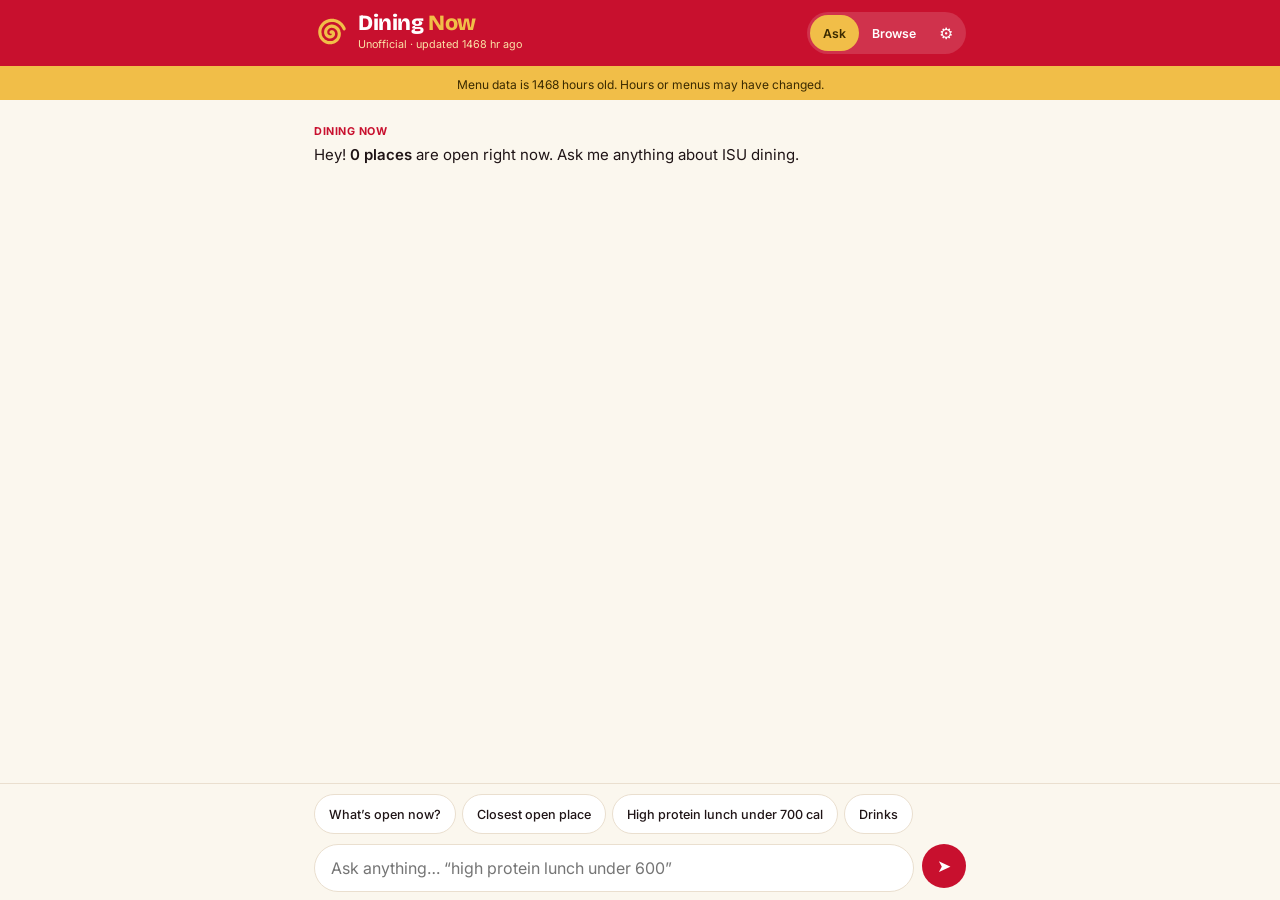
==== commit 6d863f96: "v3" ====
--- a/docs/index.html
+++ b/docs/index.html
@@ -106,19 +106,48 @@
 summary::-webkit-details-marker { display: none; }
 summary > span:first-child::before { content: '▸'; display: inline-block; width: 1.1em; color: var(--accent); transition: transform .15s; }
 details[open] > summary > span:first-child::before { transform: rotate(90deg); }
+.h2 { font: 700 1.1rem/1.2 var(--head); margin: 18px 0 4px; }
+.label { display: block; font-size: .8rem; font-weight: 600; color: var(--muted); margin: 14px 0 6px; }
+.chips.wrapchips { flex-wrap: wrap; overflow: visible; }
+.grid2 { display: grid; grid-template-columns: 1fr 1fr; gap: 10px; }
+input[type=number] { width: 100%; font: inherit; font-size: 16px; color: var(--ink); background: var(--card); border: 1px solid var(--line); border-radius: 10px; padding: 10px 12px; }
+.btn { width: 100%; margin-top: 14px; background: var(--accent); color: var(--accent-ink); border: 0; border-radius: 12px; padding: 13px; font: 600 1rem var(--body); cursor: pointer; min-height: 48px; }
+.btn.ghost { background: transparent; color: var(--ink); border: 1px solid var(--line); }
+.gear { font-size: 1.05rem !important; padding: 6px 10px !important; }
+.pay { font-size: .72rem; color: var(--muted); margin-top: 2px; }
+.walk { font-size: .72rem; color: var(--muted); font-weight: 500; margin-left: 6px; white-space: nowrap; }
 .disclaimer { color: var(--muted); font-size: .7rem; text-align: center; padding: 18px 0 4px; }
 </style>
 </head>
 <body>
 <header><div class="wrap">
   <div class="brand"><svg class="logo" viewBox="0 0 32 32" aria-hidden="true"><path d="M16.0 15.2 L16.1 15.1 L16.2 15.0 L16.4 15.0 L16.5 14.9 L16.7 14.9 L16.9 14.9 L17.1 15.0 L17.3 15.0 L17.5 15.1 L17.6 15.3 L17.8 15.4 L18.0 15.6 L18.1 15.8 L18.2 16.1 L18.3 16.4 L18.3 16.6 L18.3 16.9 L18.3 17.3 L18.2 17.6 L18.1 17.9 L17.9 18.2 L17.7 18.5 L17.5 18.8 L17.2 19.0 L16.9 19.2 L16.5 19.4 L16.1 19.5 L15.7 19.6 L15.3 19.7 L14.8 19.6 L14.4 19.6 L13.9 19.5 L13.5 19.3 L13.0 19.0 L12.6 18.7 L12.2 18.4 L11.9 18.0 L11.6 17.5 L11.4 17.0 L11.2 16.5 L11.0 15.9 L11.0 15.4 L11.0 14.8 L11.1 14.2 L11.2 13.6 L11.4 13.0 L11.7 12.4 L12.1 11.9 L12.6 11.4 L13.1 10.9 L13.6 10.5 L14.2 10.2 L14.9 9.9 L15.6 9.7 L16.3 9.6 L17.1 9.6 L17.8 9.7 L18.6 9.8 L19.3 10.1 L20.0 10.4 L20.7 10.9 L21.4 11.4 L22.0 12.0 L22.5 12.6 L22.9 13.3 L23.3 14.1 L23.5 15.0 L23.7 15.8 L23.8 16.7 L23.7 17.6 L23.6 18.6 L23.3 19.5 L23.0 20.3 L22.5 21.2 L22.0 22.0 L21.3 22.7 L20.5 23.3 L19.7 23.9 L18.8 24.4 L17.9 24.7 L16.8 25.0 L15.8 25.1 L14.7 25.1 L13.7 25.0 L12.6 24.8 L11.6 24.5 L10.6 24.0 L9.6 23.4 L8.8 22.7 L8.0 21.8 L7.2 20.9 L6.6 19.9 L6.2 18.9 L5.8 17.7 L5.6 16.5 L5.5 15.3 L5.5 14.1 L5.7 12.9 L6.0 11.7 L6.5 10.5 L7.1 9.4 L7.9 8.4 L8.7 7.4 L9.7 6.5 L10.8 5.8 L12.0 5.2 L13.2 4.7 L14.5 4.3 L15.9 4.1 L17.3 4.1 L18.6 4.2 L20.0 4.5 L21.3 4.9 L22.6 5.5 L23.9 6.3 L25.0 7.2 L26.0 8.2 L26.9 9.4 L27.7 10.6 L28.4 12.0" fill="none" stroke="currentColor" stroke-width="3" stroke-linecap="round" stroke-linejoin="round"/></svg><div><h1>Dining <span>Now</span></h1><div class="sub" id="updated">Loading…</div></div></div>
-  <div class="toggle" role="group" aria-label="View"><button data-view="chat" class="on" aria-pressed="true">Ask</button><button data-view="browse" aria-pressed="false">Browse</button></div>
+  <div class="toggle" role="group" aria-label="View"><button data-view="chat" class="on" aria-pressed="true">Ask</button><button data-view="browse" aria-pressed="false">Browse</button><button data-view="me" aria-pressed="false" aria-label="My preferences" class="gear">⚙</button></div>
 </div></header>
 <div id="stale" class="stale" role="status" hidden></div>
 
 <main id="main">
   <div class="wrap">
     <div id="v-chat" class="view on"><div id="log" role="log" aria-live="polite" aria-label="Conversation"></div></div>
+    <div id="v-me" class="view">
+      <h2 class="h2">My preferences</h2>
+      <p class="dim">Saved on this device only. Used in every answer.</p>
+      <div class="label">Diet</div>
+      <div class="chips wrapchips" id="p-diet"></div>
+      <div class="label">Avoid</div>
+      <div class="chips wrapchips" id="p-avoid"></div>
+      <div class="grid2">
+        <div><label class="label" for="p-protein">Protein goal per meal (g)</label><input type="number" id="p-protein" inputmode="numeric" placeholder="e.g. 40"></div>
+        <div><label class="label" for="p-kcal">Calorie limit per meal</label><input type="number" id="p-kcal" inputmode="numeric" placeholder="e.g. 700"></div>
+      </div>
+      <button type="button" class="btn" id="p-save">Save</button>
+      <button type="button" class="btn ghost" id="p-clear">Clear all</button>
+      <h2 class="h2">Walking times</h2>
+      <p class="dim">Uses your location on this device to show how far each place is. Never sent anywhere.</p>
+      <button type="button" class="btn ghost" id="p-loc">Use my location</button>
+      <p class="dim" id="p-loc-status" role="status"></p>
+      <div class="disclaimer">Unofficial student project. Not affiliated with ISU Dining.</div>
+    </div>
     <div id="v-browse" class="view">
       <label for="venue-sel" class="sub" style="color:var(--muted)">Venue</label>
       <select id="venue-sel"></select>
@@ -137,540 +166,22 @@
   </form>
 </div></footer>
 
+<script src="app.js"></script>
 <script>
 const $ = s => document.querySelector(s);
-const esc = s => String(s ?? '').replace(/[&<>"']/g, c => ({'&':'&amp;','<':'&lt;','>':'&gt;','"':'&quot;',"'":'&#39;'}[c]));
-// Paste a Google Form prefilled link here, with the word QUESTION where the text goes.
-const FEEDBACK_FORM = '';
-let META = null;
-const MENUS = {};
-const DAYS = 7;
-
-// ---------- time (Ames) ----------
-function ames() {
-  const p = new Intl.DateTimeFormat('en-CA', {timeZone: 'America/Chicago', year: 'numeric', month: '2-digit',
-    day: '2-digit', hour: '2-digit', minute: '2-digit', hourCycle: 'h23'}).formatToParts(new Date());
-  const g = t => p.find(x => x.type === t).value;
-  return {date: `${g('year')}-${g('month')}-${g('day')}`, mins: (+g('hour')) * 60 + (+g('minute'))};
-}
-const addDays = (s, n) => { const d = new Date(s + 'T12:00:00Z'); d.setUTCDate(d.getUTCDate() + n); return d.toISOString().slice(0, 10); };
-const toMin = hm => { const [h, m] = hm.split(':').map(Number); return h * 60 + m; };
-const fmt = hm => { let [h, m] = hm.split(':').map(Number); const ap = h >= 12 ? 'PM' : 'AM'; h = h % 12 || 12; return m ? `${h}:${String(m).padStart(2, '0')} ${ap}` : `${h} ${ap}`; };
-const weekday = d => new Date(d + 'T12:00:00Z').getUTCDay();
-function dayLabel(d) {
-  const t = ames().date;
-  if (d === t) return 'today';
-  if (d === addDays(t, 1)) return 'tomorrow';
-  return new Date(d + 'T12:00:00Z').toLocaleDateString('en-US', {weekday: 'long', month: 'short', day: 'numeric', timeZone: 'UTC'});
-}
-const cap = s => s.charAt(0).toUpperCase() + s.slice(1);
-const vname = id => META.venues[id] || id;
-const VIDS = () => Object.keys(META.venues);
-const windows = (date, vid) => (META.hours[date] || {})[vid] || [];
-const hoursText = (date, vid) => {
-  const w = windows(date, vid);
-  if (!w.length) return 'Closed';
-  return w.map(x => x.all_day ? 'Open all day' : `${fmt(x.s)}–${fmt(x.e)}${x.note ? ` (${x.note})` : ''}`).join(', ');
+
+// ---------- settings you fill in ----------
+const FEEDBACK_FORM = '';  // Google Form prefilled link, with the word QUESTION where the text goes
+const GOATCOUNTER = '';    // e.g. 'https://yourname.goatcounter.com/count'
+
+const store = {
+  get(k, d) { try { return JSON.parse(localStorage.getItem(k)) ?? d; } catch { return d; } },
+  set(k, v) { try { localStorage.setItem(k, JSON.stringify(v)); } catch {} },
 };
-async function menu(date) {
-  if (!(date in MENUS)) {
-    try { const r = await fetch(`data/menu-${date}.json`); MENUS[date] = r.ok ? (await r.json()).items : []; }
-    catch { MENUS[date] = []; }
-  }
-  return MENUS[date];
-}
-
-function statusNow(vid) {
-  const {date, mins} = ames();
-  for (const w of windows(date, vid)) {
-    if (w.all_day) return {state: 'open', allDay: true};
-    const s = toMin(w.s), e = toMin(w.e);
-    if (s <= mins && mins <= e) return {state: 'open', end: w.e, left: e - mins};
-    if (s > mins) return {state: 'later', start: w.s};
-  }
-  for (let i = 1; i <= DAYS; i++) {
-    const d = addDays(date, i), w = windows(d, vid)[0];
-    if (w) return {state: 'closed', nextDay: d, start: w.all_day ? null : w.s};
-  }
-  return {state: 'closed'};
-}
-function statusBadge(st) {
-  if (st.state === 'open') return st.allDay ? '<span class="badge b-ok">open all day</span>'
-    : st.left <= 45 ? `<span class="badge b-warn">closes in ${st.left} min</span>` : `<span class="badge b-ok">open till ${fmt(st.end)}</span>`;
-  if (st.state === 'later') return `<span class="badge b-off">opens ${fmt(st.start)}</span>`;
-  return st.nextDay ? `<span class="badge b-off">${dayLabel(st.nextDay)}${st.start ? ' ' + fmt(st.start) : ''}</span>` : '<span class="badge b-off">closed</span>';
-}
-
-// ---------- understanding the question ----------
-const norm = s => s.toLowerCase().replace(/[’'`]/g, '').replace(/&/g, ' and ').replace(/[^a-z0-9<>]+/g, ' ').trim();
-const ALIASES = {
-  'udm': 39, 'union drive': 39, 'union dr': 39, 'mu': 11, 'memorial union': 11, 'food court': 11, 'mufc': 11,
-  'plato': 22, 'roasterie': 21, 'roast': 21, 'bookends': 48, 'business cafe': 49, 'design cafe': 51,
-  'gentle doctor': 52, 'gentle doc': 52, 'convos': 1, 'conversations': 1, 'friley': 30, 'rcm': 23, 'richardson': 23,
-  'south side': 60, 'sse': 60, 'clydes': 38, 'clyde': 38, 'hawthorn': 8, 'l and e': 19, 'lance and ellies': 19,
-  'east side express': 59, 'west side express': 57, 'whirlybirds': 54, 'whirlys': 54, 'charging station': 10, 'courtyard': 50,
-};
-let ALIAS_LIST = [];
-function buildAliases() {
-  const all = {...ALIASES};
-  for (const [id, name] of Object.entries(META.venues)) all[norm(name)] = +id;
-  ALIAS_LIST = Object.entries(all).sort((a, b) => b[0].length - a[0].length);
-}
-const ALLERGEN_WORDS = {Dairy: ['dairy', 'milk', 'lactose', 'cheese'], Gluten: ['gluten', 'wheat'], Egg: ['egg', 'eggs'], Soy: ['soy'],
-  Peanut: ['peanut', 'peanuts', 'nut', 'nuts'], 'Tree nuts': ['nut', 'nuts', 'tree nut', 'tree nuts', 'almond', 'almonds'],
-  Fish: ['fish'], Shellfish: ['shellfish', 'shrimp'], Sesame: ['sesame']};
-const ALLERGEN_TERMS = {Dairy: ['milk'], Gluten: ['wheat'], Egg: ['egg'], Soy: ['soy'], Peanut: ['peanut'],
-  'Tree nuts': ['tree nut', 'almond', 'cashew', 'pecan', 'walnut', 'hazelnut', 'pistachio'],
-  Fish: ['fish'], Shellfish: ['shellfish', 'shrimp', 'crab', 'lobster'], Sesame: ['sesame']};
-const MEAT = ['chicken', 'beef', 'pork', 'bacon', 'sausage', 'turkey', 'ham', 'pepperoni', 'steak', 'fish', 'tuna', 'salmon',
-  'shrimp', 'meat', 'brisket', 'gyro', 'chorizo', 'salami', 'anchov', 'gelatin', 'meatball', 'cod', 'tilapia'];
-const WEEKDAYS = ['sunday', 'monday', 'tuesday', 'wednesday', 'thursday', 'friday', 'saturday'];
-const MEALS = {breakfast: [420, 630], brunch: [600, 780], lunch: [660, 840], dinner: [990, 1200]};
-const STOP = new Set(('a an the i im me my we you your to of in on at for and or is are was be it its there that this what whats ' +
-  'where wheres when which who how can could should would will do does did get got have has any some something anything ' +
-  'want wanna need like find show give tell please today tonight tomorrow now right open close closes closing closed hours ' +
-  'time late latest early earliest soon food eat eating serve serves serving served menu place places spot spots near campus ' +
-  'about with without no free avoid allergic allergy under below over less more than least max min most high low calorie calories ' +
-  'cal cals kcal protein grams gram meal meals build make plan bowl combo healthy healthiest light lightest good best options option ' +
-  'available still also else going lets let up dining hall halls vegetarian vegan veggie meatless day week this next same but ' +
-  'hungry craving crave place much many lot looking look gonna going trying try thinking think recommend suggest ' +
-  'suggestion ideas idea maybe kinda really just good great nice whats\'s anywhere somewhere eat ate grab grabbing go there\'s')
-  .split(' '));
-
-let VOCAB = new Set(), KEYWORDS = [];
-function buildVocab() {
-  VOCAB = new Set(META.words || []);
-  KEYWORDS = ['tomorrow', 'today', 'tonight', 'breakfast', 'lunch', 'dinner', 'brunch', ...WEEKDAYS, 'protein', 'calories',
-    'calorie', 'vegetarian', 'vegan', 'open', 'closed', 'hours', 'dairy', 'gluten', 'healthy', 'build', 'bowl',
-    ...new Set(ALIAS_LIST.flatMap(([a]) => a.split(' ')).filter(w => w.length > 3)),
-    ...Object.values(GROUPS).flatMap(g => [...g.words, ...g.subs.flatMap(sb => sb[2])]).filter(w => !w.includes(' '))];
-}
-function lev(a, b) {
-  if (Math.abs(a.length - b.length) > 2) return 9;
-  let prev = [...Array(b.length + 1).keys()];
-  for (let i = 1; i <= a.length; i++) {
-    const cur = [i];
-    for (let j = 1; j <= b.length; j++) cur[j] = Math.min(prev[j] + 1, cur[j - 1] + 1, prev[j - 1] + (a[i - 1] === b[j - 1] ? 0 : 1));
-    prev = cur;
-  }
-  return prev[b.length];
-}
-function fixWord(w) {
-  if (w.length < 4 || /\d/.test(w) || STOP.has(w) || VOCAB.has(w) || KEYWORDS.includes(w)) return w;
-  const x = w.replace(/(.)\1{2,}/g, '$1$1');  // tommorrrow -> tommorrow
-  const near = (list, max) => { let best = null, d = max + 1; for (const k of list) { const e = lev(x, k); if (e < d) { d = e; best = k; } } return best; };
-  return near(KEYWORDS, x.length >= 6 ? 2 : 1) || (x.length >= 5 ? near(VOCAB, x.length >= 8 ? 2 : 1) : null) || x;
-}
-
-function parse(text) {
-  const fixed = norm(text).split(' ').map(fixWord).join(' ');
-  const t = ' ' + fixed + ' ';
-  const q = {raw: text, t, corrected: fixed !== norm(text) ? fixed : null};
-  for (const [alias, id] of ALIAS_LIST) if (t.includes(` ${alias} `)) { q.venue = String(id); q.venueWords = alias.split(' '); break; }
-
-  const today = ames().date;
-  if (/ tomorrow /.test(t)) q.day = addDays(today, 1);
-  else if (/ (today|tonight|now) /.test(t)) q.day = today;
-  else WEEKDAYS.forEach((w, i) => { if (!q.day && t.includes(` ${w} `)) q.day = addDays(today, (i - weekday(today) + 7) % 7); });
-  q.dayExplicit = !!q.day;
-  q.day = q.day || today;
-  for (const m of Object.keys(MEALS)) if (t.includes(` ${m} `)) q.meal = m;
-
-  let m;
-  if ((m = t.match(/(\d{1,3})\s*(?:g|gm|gms|grams?)?\s*(?:of\s+)?protein/)) || (m = t.match(/protein\s*(?:of|over|above|at least|min|>)?\s*(\d{1,3})/))) q.minP = +m[1];
-  if ((m = t.match(/(?:under|below|less than|max|maximum|upto|up to|<|within|around|about)\s*(\d{3,4})/))) q.maxK = +m[1];
-  else if ((m = t.match(/(\d{3,4})\s*(?:[a-z]{1,3}\s*)?(?:k?cals?|kcals?|calories|calorie)\b/))) q.maxK = +m[1];
-  else { // a bare 200-2500 number next to a protein goal is almost always calories
-    const n = (t.match(/\b\d{3,4}\b/g) || []).map(Number).find(x => x >= 200 && x <= 2500 && x !== q.minP);
-    if (n) q.maxK = n;
-  }
-
-  q.avoid = [];
-  for (const [label, words] of Object.entries(ALLERGEN_WORDS)) {
-    if (words.some(w => new RegExp(`(no|without|avoid|allergic to|not|zero|cant have|hold the)\\s+(any\\s+)?${w}\\b|\\b${w}\\s*free\\b`).test(t)))
-      q.avoid.push(label);
-  }
-  if (/ (vegan|vegetarian|veggie|meatless|no meat) /.test(t)) q.noMeat = true;
-  if (/ vegan /.test(t)) { q.vegan = true; if (!META.diet_labels) for (const a of ['Dairy', 'Egg']) if (!q.avoid.includes(a)) q.avoid.push(a); }
-
-  if (/ (low cal|low calorie|light|lightest|fewest calories|least calories) /.test(t)) q.opt = 'low';
-  else if (/ (healthy|healthiest|balanced) /.test(t)) q.opt = 'bal';
-  else q.opt = 'protein';
-
-  q.wantPlan = !!(q.maxK || q.minP || / (build|make me|plan|meal|bowl|combo|macros?|healthy|healthiest|protein|low cal|light|lightest) /.test(t));
-  q.wantHours = / (open|close|closes|closing|closed|hours|when) /.test(t);
-  q.late = / (late|latest|night) /.test(t);
-
-  const skip = new Set(q.venueWords || []);
-  const allergenWords = Object.values(ALLERGEN_WORDS).flat();
-  q.food = t.trim().split(' ').filter(w => w.length > 2 && !STOP.has(w) && !skip.has(w) && !/^\d/.test(w) &&
-    !WEEKDAYS.includes(w) && !(w in MEALS) && !allergenWords.includes(w));
-  q.unknown = q.food.filter(w => VOCAB.size && !VOCAB.has(w) && !VOCAB.has(w.replace(/e?s$/, '')));
-  if (VOCAB.size) q.food = q.food.filter(w => !q.unknown.includes(w));
-  return q;
-}
-
-// ---------- answering ----------
-function allergenStatus(it, avoid) {
-  if (!avoid.length) return 'ok';
-  if (slim(it)) return it.u ? 'unknown' : avoid.some(a => (it.t || []).includes(TAG[a])) ? 'contains' : 'ok';
-  const text = `${it.a || ''} ${it.ing || ''}`.toLowerCase();
-  if (!text.trim()) return 'unknown';
-  return avoid.some(a => ALLERGEN_TERMS[a].some(term => text.includes(term))) ? 'contains' : 'ok';
-}
-const TAG = {Dairy: 'dairy', Gluten: 'gluten', Egg: 'egg', Soy: 'soy', Peanut: 'peanut', 'Tree nuts': 'treenut',
-  Fish: 'fish', Shellfish: 'shellfish', Sesame: 'sesame'};
-const slim = it => !('ing' in it);  // new data format: tags precomputed, no ingredient text
-const hasMeat = it => slim(it) ? !!it.mt : MEAT.some(w => `${it.n} ${it.ing || ''}`.toLowerCase().includes(w));
-function dietOk(it, o) {
-  if (o.vegan && META.diet_labels) return !!(it.d && it.d.includes('vegan'));
-  if (o.noMeat) return META.diet_labels && it.d ? it.d.some(x => x === 'vegan' || x === 'vegetarian') : !hasMeat(it);
-  return true;
-}
-const SIDE_CATS = /dessert|cookie|ice cream|condiment|beverage|drink|candy|snack|chips|soda|coffee|tea|shake/i;
-
-const MEAL_RE = {breakfast: /breakfast|brunch/i, brunch: /brunch|breakfast|lunch/i, lunch: /lunch|brunch/i, dinner: /dinner|supper/i};
-const BREAKFASTY = /breakfast|pancake|waffle|omelet|french toast|hash brown|oatmeal|cereal|bagel|muffin/i;
-function servedAt(it, meal) {
-  const named = (it.m || []).filter(x => /breakfast|brunch|lunch|dinner|supper/i.test(x));
-  if (named.length) return named.some(x => MEAL_RE[meal].test(x));
-  if (meal === 'lunch' || meal === 'dinner') return !BREAKFASTY.test(`${it.n} ${it.c}`);
-  return true;
-}
-function mealNow() {
-  const m = ames().mins;
-  return m < 630 ? 'breakfast' : m < 900 ? 'lunch' : 'dinner';
-}
-
-function plan(items, o) {
-  let pool = [], exC = 0, exU = 0, exM = 0;
-  for (const it of items) {
-    if (it.k == null || it.k <= 0) continue;
-    if (o.skipSides && SIDE_CATS.test(it.c)) continue;
-    if (o.meal && !servedAt(it, o.meal)) continue;
-    if (!dietOk(it, o)) { exM++; continue; }
-    const s = allergenStatus(it, o.avoid);
-    if (s === 'unknown') exU++; else if (s === 'contains') exC++; else pool.push(it);
-  }
-  const K = c => c.reduce((s, i) => s + (i.k || 0), 0), P = c => c.reduce((s, i) => s + (i.p || 0), 0);
-  // protein goal with no calorie limit: reach it with the fewest calories
-  const opt = o.minP && !o.maxK && o.opt === 'protein' ? 'low' : o.opt;
-  const score = c => opt === 'low' ? -K(c) + 0.5 * P(c) : opt === 'bal' ? P(c) - 0.03 * K(c) : P(c) - 0.001 * K(c);
-  const groups = {};
-  pool.forEach(i => (groups[i.c] = groups[i.c] || []).push(i));
-  const capK = o.maxK || 900, maxItems = o.maxItems || 3;
-  let beam = [[]];
-  for (const g of Object.values(groups)) {
-    const top = g.sort((a, b) => score([b]) - score([a])).slice(0, 6), next = [...beam];
-    for (const c of beam) if (c.length < maxItems) for (const it of top) { const n = [...c, it]; if (K(n) <= capK) next.push(n); }
-    beam = next.sort((a, b) => score(b) - score(a)).slice(0, 250);
-  }
-  const minItems = o.maxK || o.minP ? 1 : 2;
-  const ok = c => c.length >= minItems && (o.minP == null || P(c) >= o.minP);
-  const feas = beam.filter(ok), rest = beam.filter(c => c.length);
-  // no combo meets the goal: show the most protein we can get instead
-  const best = (feas.length ? feas.sort((a, b) => score(b) - score(a)) : rest.sort((a, b) => P(b) - P(a) || K(a) - K(b)))[0] || [];
-  return {best, met: feas.length > 0, k: K(best), p: P(best), s: best.length ? score(best) : -Infinity,
-    f: best.some(i => i.f != null) ? best.reduce((s, i) => s + (i.f || 0), 0) : null, exC, exU, exM};
-}
-
-function itemRow(it) {
-  const nums = [it.k != null ? `${Math.round(it.k)} kcal` : null, it.p != null ? `${it.p}g protein` : null].filter(Boolean).join(' · ');
-  return `<div class="item"><div>${esc(it.n)}</div><div class="nums">${nums || 'no nutrition info'}</div>${it.a ? `<div class="allg">Contains: ${esc(it.a)}</div>` : ''}</div>`;
-}
-const vlink = vid => `<button type="button" class="link" data-venue="${vid}">${esc(vname(vid))}</button>`;
-const rowCard = rows => `<div class="card list">${rows.join('')}</div>`;
-const catCard = cats => `<div class="card">${Object.entries(cats).map(([c, list]) =>
-  `<details><summary><span>${esc(c)}</span><span class="dim">${list.length}</span></summary>${list.map(itemRow).join('')}</details>`).join('')}</div>`;
-
-function answerOpenNow(q) {
-  const ids = VIDS().map(v => ({v, st: statusNow(v)}));
-  const open = ids.filter(x => x.st.state === 'open');
-  if (!open.length) {
-    const later = ids.filter(x => x.st.state === 'later').sort((a, b) => toMin(a.st.start) - toMin(b.st.start));
-    if (later.length) return {say: `Nothing open right now. <b>${esc(vname(later[0].v))}</b> opens first at <b>${fmt(later[0].st.start)}</b>.`,
-      html: rowCard(later.slice(0, 8).map(x => `<div class="row">${vlink(x.v)}${statusBadge(x.st)}</div>`)), chips: ['Breakfast tomorrow?']};
-    const nxt = ids.filter(x => x.st.nextDay).sort((a, b) => (a.st.nextDay + (a.st.start || '')).localeCompare(b.st.nextDay + (b.st.start || '')));
-    return {say: 'Everything is closed for today. Opening next:', html: rowCard(nxt.slice(0, 8).map(x => `<div class="row">${vlink(x.v)}${statusBadge(x.st)}</div>`)),
-      chips: ['Breakfast tomorrow?']};
-  }
-  const left = x => x.st.allDay ? 9999 : x.st.left;
-  open.sort((a, b) => q.late ? left(b) - left(a) : left(a) - left(b));
-  const closing = open.filter(x => left(x) <= 45);
-  let say = `<b>${open.length} places</b> open right now.`;
-  if (q.late) say = `Open latest tonight: <b>${esc(vname(open[0].v))}</b>${open[0].st.end ? ` till <b>${fmt(open[0].st.end)}</b>` : ''}.`;
-  else if (closing.length) say += ` ${closing.length} close within 45 min.`;
-  return {say, html: rowCard(open.map(x => `<div class="row">${vlink(x.v)}${statusBadge(x.st)}</div>`)),
-    chips: ['High protein meal under 700 cal', 'What’s open late?']};
-}
-
-function answerVenueHours(q) {
-  const v = q.venue, n = esc(vname(v)), today = ames().date;
-  if (q.dayExplicit && q.day !== today) {
-    const h = hoursText(q.day, v);
-    return {say: h === 'Closed' ? `<b>${n}</b> is closed ${dayLabel(q.day)}.` : `<b>${n}</b> ${dayLabel(q.day)}: <b>${esc(h)}</b>`,
-      chips: [`Menu at ${vname(v)} ${dayLabel(q.day)}`]};
-  }
-  const st = statusNow(v);
-  let say;
-  if (st.state === 'open') say = st.allDay ? `<b>${n}</b> is open all day.` : `Yes, <b>${n}</b> is open till <b>${fmt(st.end)}</b>${st.left <= 45 ? ` (${st.left} min left, hurry)` : ''}.`;
-  else if (st.state === 'later') say = `<b>${n}</b> isn’t open yet. Opens at <b>${fmt(st.start)}</b> today.`;
-  else say = st.nextDay ? `<b>${n}</b> is closed now. Next open <b>${dayLabel(st.nextDay)}${st.start ? ' at ' + fmt(st.start) : ''}</b>.` : `<b>${n}</b> has no hours listed this week.`;
-  const full = hoursText(today, v);
-  return {say, html: full !== 'Closed' ? `<div class="card dim">Today: ${esc(full)}</div>` : '',
-    chips: [`What’s at ${vname(v)}?`, `Build a meal at ${vname(v)}`]};
-}
-
-async function answerVenueMenu(q) {
-  const v = q.venue, n = esc(vname(v));
-  let day = q.day;
-  const st = statusNow(v);
-  if (!q.dayExplicit && st.state === 'closed' && st.nextDay) day = st.nextDay;
-  const hrs = hoursText(day, v);
-  if (hrs === 'Closed') return {say: `<b>${n}</b> is closed ${dayLabel(day)}.`, chips: [`When is ${vname(v)} open?`]};
-  const items = (await menu(day)).filter(i => String(i.v) === v);
-  if (!items.length) return {say: `<b>${n}</b> is open ${dayLabel(day)} (${esc(hrs)}) but the menu isn’t posted yet.`};
-  const cats = {};
-  items.forEach(i => (cats[i.c] = cats[i.c] || []).push(i));
-  const stem = f => f.replace(/e?s$/, '');
-  const wanted = q.food.length ? Object.keys(cats).filter(c => q.food.some(f => norm(c).includes(stem(f)))) : [];
-  const byItem = q.food.length ? items.filter(i => q.food.every(f => norm(i.n).includes(stem(f)))) : [];
-  if (wanted.length || byItem.length) {
-    const list = wanted.length ? wanted.flatMap(c => cats[c]) : byItem;
-    return {say: `At <b>${n}</b> ${dayLabel(day)} (${esc(hrs)}):`, html: `<div class="card">${list.slice(0, 30).map(itemRow).join('')}</div>`,
-      chips: [`Build a meal at ${vname(v)}`, `Is ${vname(v)} open now?`]};
-  }
-  if (q.food.length) return {say: `Didn’t see “${esc(q.food.join(' '))}” at <b>${n}</b> ${dayLabel(day)}. Here’s what they have:`,
-    html: catCard(cats), chips: [`Where can I get ${q.food.join(' ')}?`]};
-  return {say: `<b>${n}</b> ${dayLabel(day)}, ${esc(hrs)}. Tap a section:`, html: catCard(cats),
-    chips: [`Build a meal at ${vname(v)}`, `Is ${vname(v)} open now?`]};
-}
-
-async function answerFind(q) {
-  const today = ames().date;
-  const dates = q.dayExplicit ? [q.day] : [...Array(DAYS).keys()].map(i => addDays(today, i));
-  const all = await Promise.all(dates.map(menu));
-  const stem = f => f.replace(/e?s$/, '');
-  const hit = (it, strict) => strict ? q.food.every(f => norm(`${it.n} ${it.c}`).includes(stem(f))) : q.food.some(f => norm(it.n).includes(stem(f)));
-  let byVenue = {};
-  for (const strict of [true, false]) {
-    dates.forEach((d, i) => {
-      for (const it of all[i]) {
-        if (!hit(it, strict)) continue;
-        if (!dietOk(it, q)) continue;
-        if (q.avoid.length && allergenStatus(it, q.avoid) !== 'ok') continue;
-        const b = byVenue[it.v] = byVenue[it.v] || {date: d, items: []};
-        if (b.date === d && !b.items.some(x => x.n === it.n)) b.items.push(it);
-      }
-    });
-    if (Object.keys(byVenue).length) break;
-  }
-  const isOpen = v => statusNow(v).state === 'open';
-  const res = Object.entries(byVenue).sort((a, b) => a[1].date.localeCompare(b[1].date) || isOpen(b[0]) - isOpen(a[0]) || b[1].items.length - a[1].items.length);
-  const what = esc(q.food.join(' '));
-  if (!res.length) return {say: `Couldn’t find “${what}” on any menu ${q.dayExplicit ? dayLabel(q.day) : 'in the next 7 days'}.`, chips: ['What’s open now?']};
-  const [fv, fb] = res[0];
-  const lead = fb.date === today ? `<b>${esc(vname(fv))}</b> has ${what} today.` : `Not on today’s menus. Next: <b>${esc(vname(fv))}</b> on <b>${dayLabel(fb.date)}</b>.`;
-  if (res.length > 3) {
-    return {say: `${cap(what)} is at <b>${res.length} places</b>. Tap one:`,
-      html: `<div class="card">${res.slice(0, 12).map(([v, b], i) => `<details${i === 0 ? ' open' : ''}><summary><span>${esc(vname(v))}</span>
-        <span class="dim">${b.date === today ? (statusNow(v).state === 'open' ? 'open now' : 'today') : cap(dayLabel(b.date)).split(',')[0]} · ${b.items.length}</span></summary>
-        <div class="dim">${esc(hoursText(b.date, v))}</div>${b.items.slice(0, 8).map(itemRow).join('')}</details>`).join('')}</div>`,
-      chips: [`High protein ${q.food.join(' ')}`, 'What’s open now?']};
-  }
-  return {say: lead, html: res.slice(0, 5).map(([v, b]) => `<div class="card"><div class="row">${vlink(v)}<span class="badge ${b.date === today ? 'b-ok' : 'b-off'}">${cap(dayLabel(b.date))}</span></div>
-      <div class="dim">${esc(hoursText(b.date, v))}</div>${b.items.slice(0, 4).map(itemRow).join('')}</div>`).join(''),
-    chips: [`Is ${vname(fv)} open now?`, `What’s at ${vname(fv)}?`]};
-}
-
-async function answerPlan(q) {
-  const today = ames().date;
-  let day = q.dayExplicit ? q.day : today;
-  if (q.venue && !q.dayExplicit && statusNow(q.venue).state === 'closed' && statusNow(q.venue).nextDay) day = statusNow(q.venue).nextDay;
-  const meal = q.meal || (day === today ? mealNow() : null);
-  const items = await menu(day);
-  let venues = q.venue ? [q.venue] : VIDS().filter(v => windows(day, v).length && (day !== today || statusNow(v).state !== 'closed'));
-  if (meal && !q.venue) {
-    const [a, b] = MEALS[meal];
-    venues = venues.filter(v => windows(day, v).some(w => w.all_day || (toMin(w.s) < b && toMin(w.e) > a)));
-  }
-  const when = `${meal ? meal + ' ' : ''}${dayLabel(day)}`.replace('dinner today', 'dinner tonight');
-  if (!venues.length) return {say: `Nothing is open for ${when}.`, chips: ['What’s open now?']};
-
-  const opts = {maxK: q.maxK, minP: q.minP, avoid: q.avoid, noMeat: q.noMeat, vegan: q.vegan, opt: q.opt, meal,
-    maxItems: / bowl /.test(q.t) ? 5 : 3, skipSides: !q.food.some(f => SIDE_CATS.test(f))};
-  const results = venues.map(v => ({v, r: plan(items.filter(i => String(i.v) === v), opts)})).filter(x => x.r.best.length);
-  if (!results.length) return {say: `No menus posted for ${when} yet.`};
-  results.sort((a, b) => (b.r.met - a.r.met) || (b.r.s - a.r.s));
-  const hits = results.filter(x => x.r.met);
-
-  const goals = [q.minP ? `${q.minP}g+ protein` : '', q.maxK ? `under ${q.maxK} kcal` : '', q.avoid.length ? `no ${q.avoid.join(', ').toLowerCase()}` : '', q.vegan ? 'vegan' : q.noMeat ? 'vegetarian' : ''].filter(Boolean).join(', ');
-  const names = venues.map(v => vname(v));
-  const openList = names.length <= 4 ? names.join(', ') : `${names.slice(0, 4).join(', ')} +${names.length - 4} more`;
-  let say = q.venue ? '' : `Open for ${when}: <b>${esc(openList)}</b>.<br>`;
-  if (hits.length) say += q.venue ? `Here’s a meal at <b>${esc(vname(q.venue))}</b>${goals ? ` (${goals})` : ''}:`
-    : goals ? `${hits.length === 1 ? 'Only 1 place hits' : `${Math.min(hits.length, 3)} best options for`} ${goals}:` : `Top ${q.opt === 'low' ? 'light' : q.opt === 'bal' ? 'balanced' : 'high protein'} picks:`;
-  else say += `Nothing hits ${goals || 'that'} exactly. Closest (most protein):`;
-
-  const card = ({v, r}) => {
-    const badge = day === today ? statusBadge(statusNow(v)) : `<span class="badge b-off">${cap(dayLabel(day))}</span>`;
-    const notes = [];
-    if (r.exC) notes.push(`removed ${r.exC} with your allergens`);
-    if (r.exU) notes.push(`skipped ${r.exU} with no allergen info`);
-    return `<div class="card"><div class="row">${vlink(v)}${badge}</div>
-      ${r.best.map(it => `<div class="item"><div class="row"><span>${esc(it.n)}</span><span class="nums">${Math.round(it.k)} kcal · ${it.p ?? '?'}g</span></div>${it.a ? `<div class="allg">Contains: ${esc(it.a)}</div>` : ''}</div>`).join('')}
-      <div class="total row"><span>Total</span><span>${Math.round(r.k)} kcal · ${Math.round(r.p)}g protein</span></div>
-      ${notes.length ? `<div class="note">${cap(notes.join('; '))}.</div>` : ''}</div>`;
-  };
-  const shown = (hits.length ? hits : results).slice(0, q.venue ? 1 : 3);
-  let html = shown.map(card).join('');
-  if (q.vegan) html += META.diet_labels ? '<div class="note">Using ISU’s vegan labels. Double check with staff.</div>'
-    : '<div class="note">Vegan isn’t labeled in ISU data. These are dairy, egg and meat free by ingredients. Double check with staff.</div>';
-  const other = shown[0].v;
-  return {say, html, chips: [
-    q.maxK ? `Same but under ${Math.max(300, q.maxK - 150)} cal` : 'Same but under 600 cal',
-    q.avoid.includes('Dairy') ? 'Same but no gluten' : 'Same but no dairy',
-    `What’s at ${vname(other)}?`]};
-}
-
-function answerMealTime(q) {
-  const [a, b] = MEALS[q.meal], day = q.day;
-  const fits = w => w.all_day || (toMin(w.s) < b && toMin(w.e) > a);
-  const ids = VIDS().filter(v => windows(day, v).some(fits))
-    .sort((x, y) => toMin(windows(day, x).find(fits).s || '00:00') - toMin(windows(day, y).find(fits).s || '00:00'));
-  if (!ids.length) return {say: `No ${q.meal} spots found ${dayLabel(day)}.`};
-  const span = v => windows(day, v).filter(fits).map(w => w.all_day ? 'all day' : `${fmt(w.s)}–${fmt(w.e)}`).join(', ');
-  return {say: `${cap(q.meal)} ${dayLabel(day)}: <b>${ids.length} places</b>. Earliest is <b>${esc(vname(ids[0]))}</b>.`,
-    html: rowCard(ids.map(v => `<div class="row">${vlink(v)}<span class="dim">${span(v)}</span></div>`)),
-    chips: [`High protein ${q.meal} ${q.dayExplicit ? dayLabel(day) : ''}`.trim(), 'What’s open now?']};
-}
-
-
-// Broad words get a grouped answer: [label, match regex, words that ask for just this type]
-const GROUPS = {
-  drinks: {label: 'drinks', words: ['drink', 'drinks', 'beverage', 'beverages', 'thirsty', 'refreshment'], subs: [
-    ['Smoothies', /smoothie/, ['smoothie', 'smoothies']],
-    ['Shakes', /shake|\bmalt\b/, ['shake', 'shakes', 'milkshake', 'milkshakes']],
-    ['Coffee', /coffee(?! cake)|latte|espresso|mocha|cappuccino|americano|cold brew|frapp|macchiato/, []],
-    ['Tea & chai', /\btea\b|chai|matcha/, ['tea', 'chai', 'matcha']],
-    ['Energy drinks', /energy|red bull|celsius|monster|rockstar|\bbang\b|ghost/, ['energy', 'energy drink', 'energy drinks', 'red bull', 'celsius', 'monster']],
-    ['Juice & lemonade', /juice|lemonade|refresher|agua fresca/, ['juice', 'lemonade', 'refresher']],
-    ['Soda & fountain', /fountain|soda|\bpop\b|coke|pepsi|sprite|dr pepper|mountain dew|root beer/, ['soda', 'pop', 'fountain', 'coke', 'pepsi', 'sprite']],
-    ['Hot chocolate & milk', /hot chocolate|cocoa|chocolate milk|\b(white|2%|skim|whole) milk\b/, ['hot chocolate', 'cocoa', 'chocolate milk']],
-    ['Water', /\bwater\b|sparkling|bubly|la ?croix/, ['water', 'sparkling water']]]},
-  coffee: {label: 'coffee', words: ['coffee', 'coffees', 'caffeine'], subs: [
-    ['Lattes', /latte/, ['latte', 'lattes']],
-    ['Mochas', /mocha/, ['mocha', 'mochas']],
-    ['Cold brew & iced', /cold brew|iced (coffee|latte|mocha)|nitro/, ['cold brew', 'iced coffee']],
-    ['Espresso drinks', /espresso|americano|cappuccino|macchiato|cortado/, ['espresso', 'americano', 'cappuccino']],
-    ['Frappes', /frapp/, ['frappe', 'frappuccino']],
-    ['Brewed coffee', /coffee(?! cake)/, []]]},
-  dessert: {label: 'desserts', nameOnly: true, words: ['dessert', 'desserts', 'sweet', 'sweets', 'treat', 'treats', 'sweet tooth'], subs: [
-    ['Cookies', /cookie/, ['cookie', 'cookies']],
-    ['Brownies & bars', /brownie|blondie|bars?$/, ['brownie', 'brownies']],
-    ['Cake & cupcakes', /\bcake|cupcake|cheesecake/, ['cake', 'cupcake', 'cupcakes'], /crab|fish|rice cake|potato/],
-    ['Ice cream', /ice cream|sundae|\bcone\b|gelato|frozen yogurt/, ['ice cream', 'sundae', 'gelato']],
-    ['Pie', /\bpie\b|cobbler|crisp\b/, ['pie'], /pot pie|shepherd|pizza/],
-    ['Pastries & donuts', /pastr|danish|croissant|donut|doughnut|scone|cinnamon roll/, ['pastry', 'pastries', 'donut', 'donuts']],
-    ['Pudding & parfait', /pudding|parfait|mousse/, ['pudding', 'parfait']]]},
-  snacks: {label: 'snacks', nameOnly: true, words: ['snack', 'snacks', 'munchies'], subs: [
-    ['Chips & pretzels', /chips|crisps|pretzel|popcorn|cheez|doritos|lays/, ['chips', 'pretzels', 'popcorn']],
-    ['Fruit', /^(fresh |whole |sliced )?(fruit|apple|banana|orange|grapes|berries|melon)|fruit cup|fruit salad/, ['fruit']],
-    ['Bars', /protein bar|granola|clif|kind bar/, ['protein bar', 'granola bar']],
-    ['Candy & chocolate', /candy|chocolate bar|gummy|skittles|m&m|reese|snickers/, ['candy']],
-    ['Yogurt', /yogurt|yoghurt/, ['yogurt']],
-    ['Nuts & trail mix', /\bnuts\b|trail mix|almonds|cashews|peanuts/, ['trail mix']]]},
-};
-function detectGroup(t) {
-  // specific types first ("energy drinks"), then broad words ("drinks")
-  for (const [key, g] of Object.entries(GROUPS))
-    for (const sub of g.subs) if (sub[2].some(w => t.includes(` ${w} `))) return {key, sub: sub[0]};
-  for (const [key, g] of Object.entries(GROUPS)) if (g.words.some(w => t.includes(` ${w} `))) return {key};
-  return null;
-}
-
-async function answerGroup(q, key, only) {
-  const G = GROUPS[key], today = ames().date;
-  const day = q.dayExplicit ? q.day : today;
-  const venues = q.venue ? [q.venue] : VIDS().filter(v => windows(day, v).length && (day !== today || statusNow(v).state !== 'closed'));
-  const items = (await menu(day)).filter(i => venues.includes(String(i.v)));
-  const subs = G.subs.filter(sb => !only || sb[0] === only).map(([label, re, words, not]) => ({label, re, words, not, byV: {}, n: 0}));
-  for (const it of items) {
-    const text = (G.nameOnly ? it.n : `${it.n} ${it.c}`).toLowerCase();
-    const sub = subs.find(sb => sb.re.test(text) && !(sb.not && sb.not.test(text)));
-    if (!sub || (q.avoid.length && allergenStatus(it, q.avoid) !== 'ok')) continue;
-    const list = sub.byV[it.v] = sub.byV[it.v] || [];
-    if (!list.some(x => x.n === it.n)) { list.push(it); sub.n++; }
-  }
-  const isOpen = v => day === today && statusNow(v).state === 'open';
-  const found = subs.filter(sb => sb.n).sort((a, b) => Object.keys(b.byV).length - Object.keys(a.byV).length);
-  const what = only ? only.toLowerCase() : G.label;
-  const where = q.venue ? ` at <b>${esc(vname(q.venue))}</b>` : '';
-  const when = day === today ? 'today' : dayLabel(day);
-  if (!found.length) return {say: `No ${what}${where} ${when}.`, chips: q.dayExplicit ? ['What’s open now?'] : [`${cap(what)} tomorrow`, 'What’s open now?']};
-
-  const block = sb => {
-    const vs = Object.keys(sb.byV).sort((a, b) => isOpen(b) - isOpen(a));
-    const body = q.venue ? sb.byV[q.venue].map(itemRow).join('')
-      : vs.slice(0, 8).map(v => `<div class="item"><div class="row">${vlink(v)}${day === today ? statusBadge(statusNow(v)) : ''}</div>
-          <div class="nums">${esc(sb.byV[v].slice(0, 3).map(i => i.n).join(', '))}${sb.byV[v].length > 3 ? ` +${sb.byV[v].length - 3} more` : ''}</div></div>`).join('')
-        + (vs.length > 8 ? `<div class="note">+${vs.length - 8} more places</div>` : '');
-    const count = q.venue ? `${sb.n} item${sb.n > 1 ? 's' : ''}` : `${vs.length} place${vs.length > 1 ? 's' : ''}${vs.some(isOpen) ? ` · ${vs.filter(isOpen).length} open` : ''}`;
-    return `<details${only ? ' open' : ''}><summary><span>${esc(sb.label)}</span><span class="dim">${count}</span></summary>${body}</details>`;
-  };
-  const say = only ? `${cap(what)}${where} ${when}:` : `${cap(what)}${where} ${when}: <b>${found.length} kinds</b>. Tap one to see ${q.venue ? 'items' : 'where'}.`;
-  const chips = only ? ['What’s open now?', `All ${G.label}`] : found.filter(sb => sb.words.length).slice(0, 4).map(sb => cap(sb.words[sb.words.length > 1 && sb.words[1].includes(' ') ? 1 : 0]));
-  return {say, html: `<div class="card">${found.map(block).join('')}</div>`, chips};
-}
-
-const HELP = {say: 'Ask me like you’d text a friend. I check every ISU dining spot at once.',
-  chips: ['What’s open now?', 'High protein lunch under 700 cal', 'Drinks', 'Build a bowl at Plato, no dairy', 'Is UDM open?', 'Vegetarian dinner tonight']};
-
-let last = null;
-const FILLER = new Set(['what', 'about', 'how', 'and', 'then', 'for', 'on', 'the', 'whats', 'ok', 'so', 'or']);
-const DAY_WORDS = new Set(['today', 'tonight', 'tomorrow', 'now', ...WEEKDAYS]);
-async function respond(text) {
-  let q = parse(text);
-  if (/^ (hi+|hey|hello|yo|help|sup|what can you do) /.test(q.t)) return HELP;
-  if (last && / same but /.test(q.t)) {
-    const extra = q;
-    q = {...last, t: last.t + extra.t, wantPlan: true};
-    if (extra.maxK) q.maxK = extra.maxK;
-    if (extra.avoid.length) q.avoid = [...new Set([...last.avoid, ...extra.avoid])];
-  } else if (last) {
-    // "what about tomorrow" repeats the last question for a new day; "is it open" reuses the last venue
-    const words = q.t.trim().split(' ');
-    const onlyDay = q.dayExplicit && words.every(w => FILLER.has(w) || DAY_WORDS.has(w));
-    if (onlyDay) q = {...last, day: q.day, dayExplicit: true};
-    else if (!q.venue && last.venue && / (it|there|that place|they|them) /.test(q.t)) q.venue = last.venue;
-  }
-  last = q;
-  const a = await route(q);
-  if (q.corrected) a.say = `<span class="dim">Showing results for “${esc(q.corrected)}”</span><br>` + (a.say || '');
-  return a;
-}
-
-async function route(q) {
-  if (q.wantPlan && !(q.wantHours && !q.maxK && !q.minP)) return answerPlan(q);
-  if (q.wantHours && q.venue) return answerVenueHours(q);
-  if (q.wantHours) {
-    if (q.dayExplicit && q.day !== ames().date) {
-      const ids = VIDS().filter(v => windows(q.day, v).length);
-      return {say: `Open ${dayLabel(q.day)}: <b>${ids.length} places</b>.`, html: rowCard(ids.map(v => `<div class="row">${vlink(v)}<span class="dim">${esc(hoursText(q.day, v))}</span></div>`))};
-    }
-    return answerOpenNow(q);
-  }
-  if (q.noMeat && !q.food.length) return answerPlan({...q, wantPlan: true});
-  const grp = detectGroup(q.t.replace(/ all /, ' '));
-  if (grp) return answerGroup(q, grp.key, grp.sub);
-  if (q.venue) return answerVenueMenu(q);
-  if (q.food.length) return answerFind(q);
-  if (q.meal) return answerMealTime(q);
-  if (q.unknown.length) return {say: `Couldn’t find “${esc(q.unknown.join(' '))}” on any menu this week.`, chips: HELP.chips};
-  return {say: 'Not sure what you mean. Try one of these:', chips: HELP.chips};
-}
-
-// ---------- chat UI ----------
+// Counts what kind of question was asked (never the text itself).
+function count(path) { try { window.goatcounter?.count?.({path, title: path, event: true}); } catch {} }
+
+// ---------- chat ----------
 const log = $('#log'), main = $('#main');
 function scrollDown() { requestAnimationFrame(() => main.scrollTo({top: main.scrollHeight, behavior: 'smooth'})); }
 function addMe(text) { log.insertAdjacentHTML('beforeend', `<div class="msg me"><div class="bubble">${esc(text)}</div></div>`); scrollDown(); }
@@ -681,6 +192,23 @@
   scrollDown();
 }
 function setQuick(chips) { $('#quick').innerHTML = chips.filter(Boolean).slice(0, 4).map(c => `<button class="chip" type="button">${esc(c)}</button>`).join(''); }
+
+function getLocation() {
+  return new Promise((res, rej) => {
+    if (!navigator.geolocation) return rej(new Error('no geolocation'));
+    navigator.geolocation.getCurrentPosition(p => res({lat: p.coords.latitude, lng: p.coords.longitude}), rej,
+      {enableHighAccuracy: false, timeout: 10000, maximumAge: 300000});
+  });
+}
+async function locateThen(text) {
+  let p;
+  try { p = await getLocation(); }
+  catch { return {say: 'I need your location for that. Allow location for this site in your browser settings, or just ask “what’s open now”.', chips: ['What’s open now?']}; }
+  if (farFromCampus(p)) return {say: 'You look off campus, so walking times won’t help. Here’s what’s open:', ...(await respond('what’s open now')), chips: ['What’s open now?']};
+  setPosition(p);
+  return respond(text);
+}
+
 async function ask(text) {
   text = text.trim();
   if (!text) return;
@@ -689,10 +217,14 @@
   log.insertAdjacentHTML('beforeend', '<div class="msg bot" id="typing"><div class="bubble"><div class="typing" role="status" aria-label="Thinking"><i></i><i></i><i></i></div></div></div>');
   scrollDown();
   let a;
-  try { [a] = await Promise.all([respond(text), new Promise(r => setTimeout(r, 350))]); }
-  catch (e) { console.error(e); a = {say: 'Something went wrong reading the menus. Try again.'}; }
+  try {
+    [a] = await Promise.all([respond(text), new Promise(r => setTimeout(r, 350))]);
+    if (a.needLocation) a = await locateThen(text);
+  } catch (e) { console.error(e); a = {say: 'Something went wrong reading the menus. Try again.'}; }
   $('#typing')?.remove();
+  if (a.prefs) savePrefs(a.prefs, false);
   addBot(a, text);
+  count(`ask/${a.route || 'other'}`);
 }
 
 // ---------- browse ----------
@@ -703,7 +235,7 @@
   $('#venue-days').innerHTML = [...Array(DAYS).keys()].map(i => addDays(t, i))
     .map(d => `<button class="chip ${d === vDay ? 'on' : ''}" data-day="${d}" type="button">${cap(dayLabel(d)).split(',')[0]}</button>`).join('');
   const hrs = hoursText(vDay, vid);
-  let h = `<div class="card"><div class="row"><span class="vname">${esc(vname(vid))}</span>${vDay === t ? statusBadge(statusNow(vid)) : ''}</div><div class="dim">${esc(hrs)}</div></div>`;
+  let h = `<div class="card"><div class="row"><span class="vname">${esc(vname(vid))}${walkTag(vid)}</span>${vDay === t ? statusBadge(statusNow(vid)) : ''}</div><div class="dim">${esc(hrs)}</div>${payTag(vid)}</div>`;
   if (hrs !== 'Closed') {
     const items = (await menu(vDay)).filter(i => String(i.v) === vid);
     if (!items.length) h += `<p class="dim">Menu not posted yet.</p>`;
@@ -711,14 +243,41 @@
   }
   $('#venue-body').innerHTML = h;
 }
+
+// ---------- preferences ----------
+function renderPrefs() {
+  $('#p-diet').innerHTML = [['', 'No diet'], ['vegetarian', 'Vegetarian'], ['vegan', 'Vegan']]
+    .map(([v, l]) => `<button type="button" class="chip ${(PREFS.diet || '') === v ? 'on' : ''}" data-diet="${v}" aria-pressed="${(PREFS.diet || '') === v}">${l}</button>`).join('');
+  $('#p-avoid').innerHTML = Object.keys(ALLERGEN_TERMS)
+    .map(a => { const on = (PREFS.avoid || []).includes(a); return `<button type="button" class="chip ${on ? 'on' : ''}" data-avoid="${a}" aria-pressed="${on}">${a}</button>`; }).join('');
+  $('#p-protein').value = PREFS.protein || '';
+  $('#p-kcal').value = PREFS.kcal || '';
+  $('#p-loc-status').textContent = POS ? 'Location on. Walking times are showing.' : '';
+}
+function savePrefs(p, notify = true) {
+  setPrefs(p);
+  store.set('prefs', p);
+  if (notify) toast(prefsText() ? 'Saved' : 'Cleared');
+}
+function prefsFromForm() {
+  const n = id => { const v = parseInt($(id).value, 10); return v > 0 ? v : undefined; };
+  return {
+    diet: $('#p-diet .chip.on')?.dataset.diet || '',
+    avoid: [...document.querySelectorAll('#p-avoid .chip.on')].map(c => c.dataset.avoid),
+    protein: n('#p-protein'), kcal: n('#p-kcal'),
+  };
+}
+
 function showView(v) {
   document.querySelectorAll('.view').forEach(x => x.classList.toggle('on', x.id === 'v-' + v));
   document.querySelectorAll('.toggle button').forEach(b => { b.classList.toggle('on', b.dataset.view === v); b.setAttribute('aria-pressed', b.dataset.view === v); });
   $('#composer').style.display = v === 'chat' ? '' : 'none';
-  if (v === 'browse') { main.scrollTo(0, 0); renderVenue(); } else scrollDown();
-}
-
-document.addEventListener('click', e => {
+  if (v === 'browse') { main.scrollTo(0, 0); renderVenue(); }
+  else if (v === 'me') { main.scrollTo(0, 0); renderPrefs(); }
+  else scrollDown();
+}
+
+document.addEventListener('click', async e => {
   const vl = e.target.closest('[data-venue]');
   if (vl) { $('#venue-sel').value = vl.dataset.venue; vDay = ames().date; return showView('browse'); }
   const tb = e.target.closest('.toggle button'); if (tb) return showView(tb.dataset.view);
@@ -730,6 +289,19 @@
     const answer = wr.closest('.bubble').innerText.replace(/↗ Share|👎 Wrong answer\?/g, '').trim().slice(0, 400);
     return window.open(FEEDBACK_FORM.replace('QUESTION', encodeURIComponent(`Q: ${wr.dataset.wrong}\nA: ${answer}`)), '_blank', 'noopener');
   }
+  const dt = e.target.closest('[data-diet]');
+  if (dt) { document.querySelectorAll('#p-diet .chip').forEach(c => { c.classList.toggle('on', c === dt); c.setAttribute('aria-pressed', c === dt); }); return; }
+  const av = e.target.closest('[data-avoid]');
+  if (av) { av.classList.toggle('on'); av.setAttribute('aria-pressed', av.classList.contains('on')); return; }
+  if (e.target.closest('#p-save')) { savePrefs(prefsFromForm()); return showView('chat'); }
+  if (e.target.closest('#p-clear')) { savePrefs({}); return renderPrefs(); }
+  if (e.target.closest('#p-loc')) {
+    try {
+      const p = await getLocation();
+      if (farFromCampus(p)) { toast('You look off campus'); return; }
+      setPosition(p); renderPrefs(); toast('Location on');
+    } catch { toast('Location blocked in browser settings'); }
+  }
 });
 $('#ask-form').addEventListener('submit', e => { e.preventDefault(); ask($('#ask').value); });
 $('#venue-sel').addEventListener('change', renderVenue);
@@ -758,18 +330,29 @@
 addEventListener('online', showFreshness);
 addEventListener('offline', showFreshness);
 if ('serviceWorker' in navigator) navigator.serviceWorker.register('sw.js').catch(() => {});
+if (GOATCOUNTER) {
+  const s = document.createElement('script');
+  s.async = true; s.src = 'https://gc.zgo.at/count.js'; s.dataset.goatcounter = GOATCOUNTER;
+  document.head.appendChild(s);
+}
 
 (async () => {
-  try { META = await (await fetch('data/meta.json', {cache: 'no-cache'})).json(); }
+  let meta;
+  try { meta = await (await fetch('data/meta.json', {cache: 'no-cache'})).json(); }
   catch { $('#updated').textContent = 'Could not load data. Try again later.'; return; }
-  buildAliases();
-  buildVocab();
+  setMeta(meta);
+  setPrefs(store.get('prefs', {}));
   showFreshness();
   setInterval(showFreshness, 60000);
   $('#venue-sel').innerHTML = VIDS().sort((a, b) => vname(a).localeCompare(vname(b))).map(v => `<option value="${v}">${esc(vname(v))}</option>`).join('');
+  // already allowed location before? use it quietly for walking times
+  navigator.permissions?.query({name: 'geolocation'}).then(s => {
+    if (s.state === 'granted') getLocation().then(p => { if (!farFromCampus(p)) setPosition(p); }).catch(() => {});
+  }).catch(() => {});
   const open = VIDS().filter(v => statusNow(v).state === 'open');
   const soon = open.filter(v => { const s = statusNow(v); return !s.allDay && s.left <= 45; });
-  addBot({say: `Hey! <b>${open.length} places</b> are open right now${soon.length ? `, ${soon.length} closing within 45 min` : ''}. Ask me anything about ISU dining.`,
+  addBot({say: `Hey! <b>${open.length} places</b> are open right now${soon.length ? `, ${soon.length} closing within 45 min` : ''}. Ask me anything about ISU dining.`
+    + (prefsText() ? `<div class="note">Using your saved prefs: ${esc(prefsText())}. Change with ⚙.</div>` : ''),
     chips: HELP.chips});
   const params = new URLSearchParams(location.search);
   if (params.get('venue') && META.venues[params.get('venue')]) { $('#venue-sel').value = params.get('venue'); showView('browse'); }
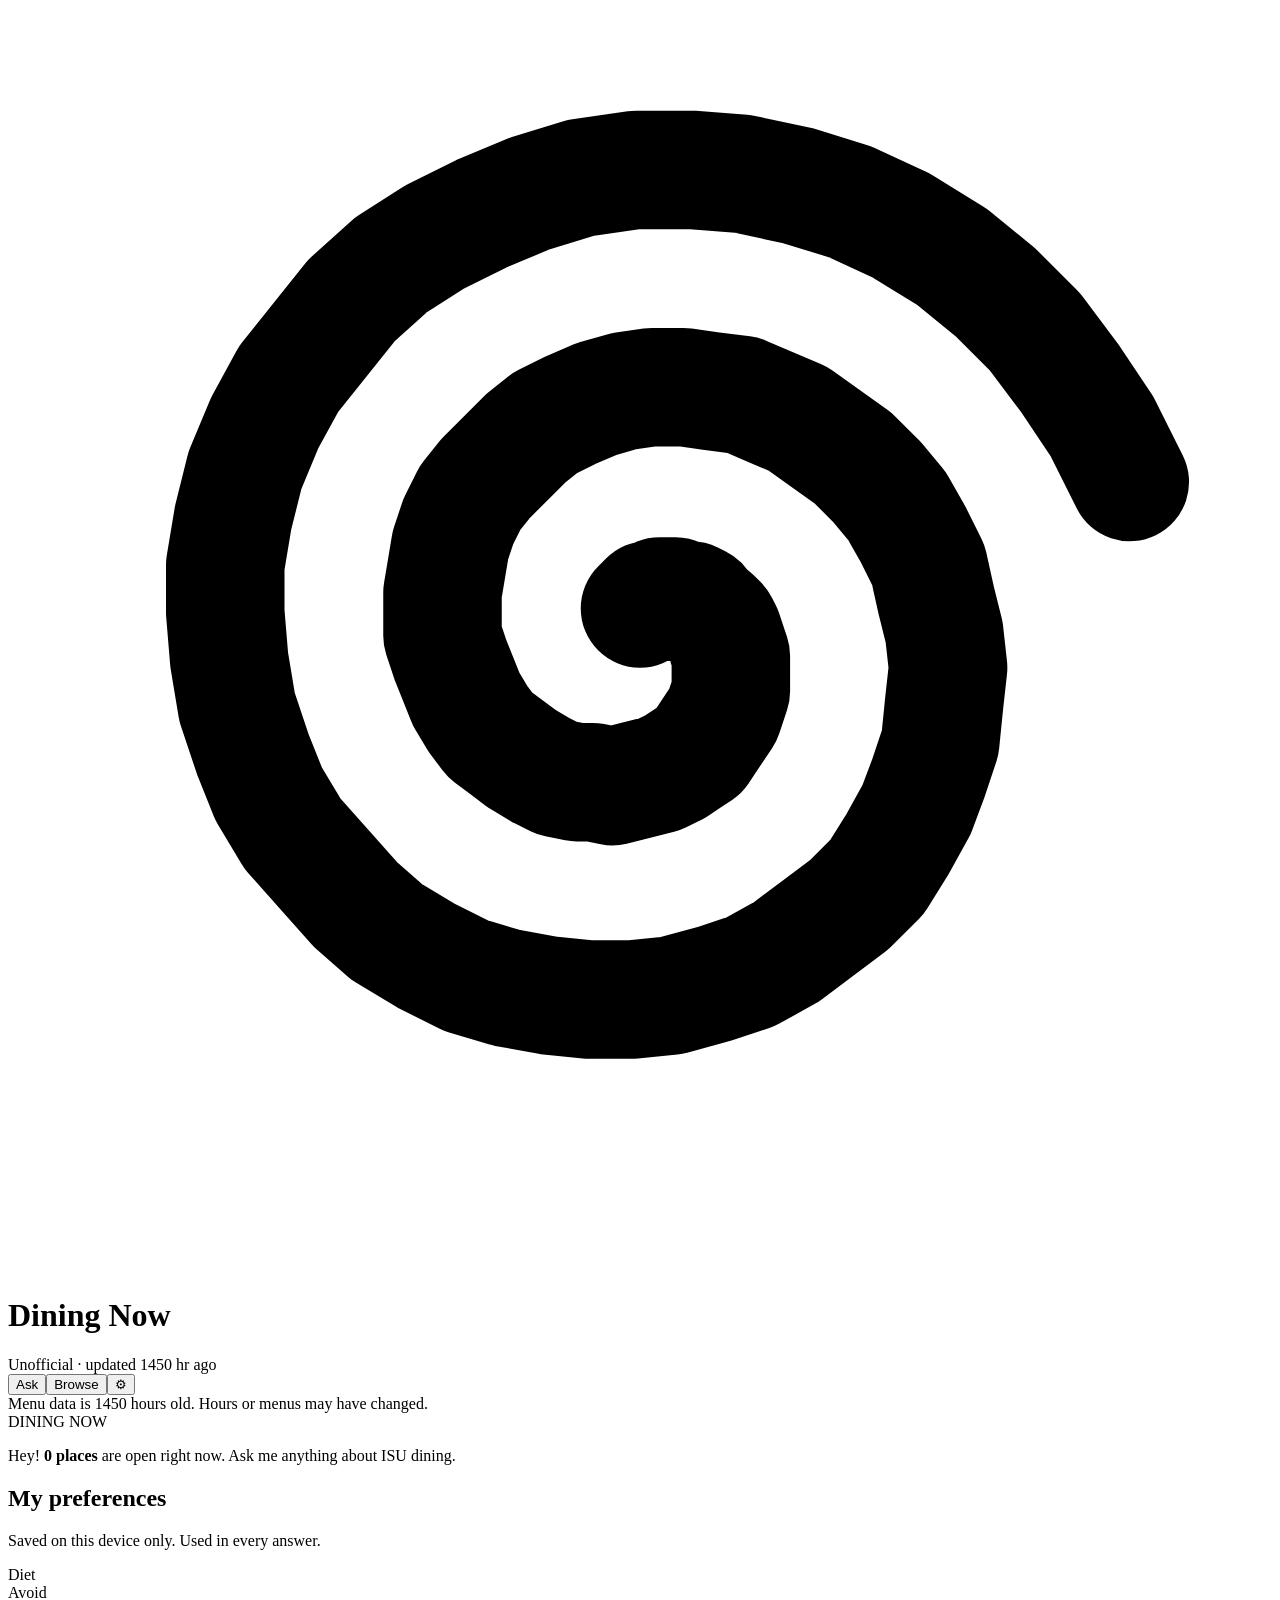
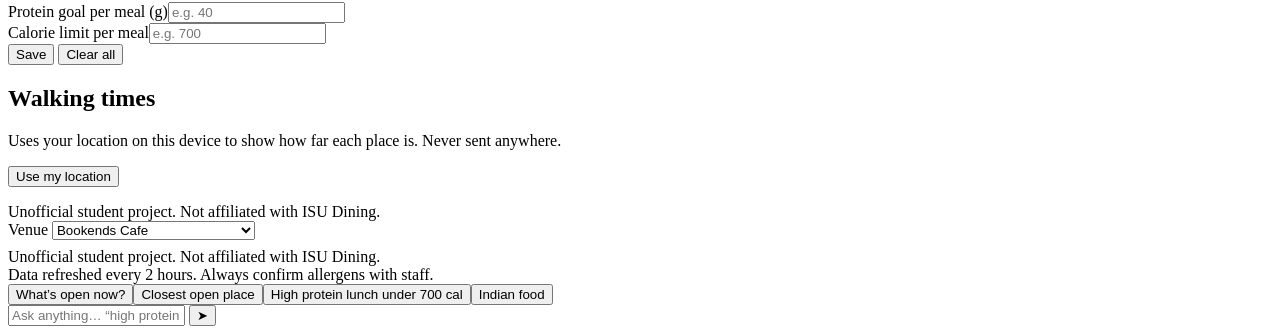
==== commit ad6eca91: "Update index.html" ====
--- a/docs/index.html
+++ b/docs/index.html
@@ -13,111 +13,7 @@
 <link rel="manifest" href="manifest.webmanifest">
 <link rel="preconnect" href="https://fonts.googleapis.com">
 <link href="https://fonts.googleapis.com/css2?family=Bricolage+Grotesque:opsz,wght@12..96,600;12..96,800&family=Inter:wght@400;500;600&display=swap" rel="stylesheet">
-<style>
-:root {
-  --bg: #FBF7EE; --card: #FFFFFF; --ink: #1F1416; --muted: #6B5E5A; --line: #EADFCF;
-  --accent: #C8102E; --accent-ink: #fff; --gold: #F1BE48; --gold-ink: #3A2A00; --head-bg: #C8102E;
-  --ok: #2F7D4F; --warn: #A8550F; --me: #C8102E;
-  --head: 'Bricolage Grotesque', 'Inter', system-ui, sans-serif;
-  --body: 'Inter', system-ui, -apple-system, 'Segoe UI', sans-serif;
-}
-@media (prefers-color-scheme: dark) {
-  :root { --bg: #140D0E; --card: #21181A; --ink: #F5EDE6; --muted: #B3A49E; --line: #3A2C2E;
-          --accent: #E2384D; --head-bg: #5E0A16; --ok: #5BBF85; --warn: #E39A55; --me: #B5172F; }
-}
-* { box-sizing: border-box; }
-html, body { margin: 0; height: 100%; background: var(--bg); color: var(--ink); font: 15px/1.5 var(--body); }
-body { display: flex; flex-direction: column; padding-top: env(safe-area-inset-top); }
-.wrap { max-width: 680px; margin: 0 auto; width: 100%; padding: 0 14px; }
-
-header { flex: none; background: var(--head-bg); color: #fff; border-bottom: 4px solid var(--gold); }
-header .wrap { display: flex; align-items: center; justify-content: space-between; padding: 12px 14px; }
-.brand { display: flex; align-items: center; gap: 10px; }
-.logo { width: 34px; height: 34px; color: var(--gold); flex: none; }
-h1 { font: 800 1.45rem/1 var(--head); margin: 0; letter-spacing: -0.02em; color: #fff; }
-h1 span { color: var(--gold); }
-.sub { color: #FBE3A6; font-size: .72rem; margin-top: 3px; }
-.toggle { display: flex; background: rgba(255,255,255,.14); border-radius: 999px; padding: 3px; }
-.toggle button { border: 0; background: none; color: #fff; font: 600 .82rem var(--body); padding: 8px 13px; border-radius: 999px; cursor: pointer; min-height: 36px; }
-.toggle button.on { background: var(--gold); color: var(--gold-ink); }
-.stale { background: var(--gold); color: var(--gold-ink); font-size: .8rem; text-align: center; padding: 6px 12px; }
-:focus-visible { outline: 3px solid var(--gold); outline-offset: 2px; border-radius: 6px; }
-@media (prefers-reduced-motion: reduce) { *, *::before, *::after { animation: none !important; transition: none !important; scroll-behavior: auto !important; } }
-
-main { flex: 1; overflow-y: auto; -webkit-overflow-scrolling: touch; }
-.view { display: none; padding: 14px 0 20px; } .view.on { display: block; }
-
-.msg { display: flex; margin: 10px 0; animation: pop .18s ease-out; }
-@keyframes pop { from { opacity: 0; transform: translateY(6px); } to { opacity: 1; transform: none; } }
-.msg.me { justify-content: flex-end; }
-.msg.me .bubble { background: var(--me); color: #fff; border-radius: 18px 18px 4px 18px; padding: 9px 14px; max-width: 80%; }
-.msg.bot .bubble { max-width: 100%; width: 100%; }
-.bot-head { font-size: .72rem; font-weight: 700; color: var(--accent); margin-bottom: 4px; letter-spacing: .05em; }
-.say { margin: 0 0 8px; }
-.say b { font-weight: 600; }
-.typing { display: inline-flex; gap: 4px; padding: 8px 0; }
-.typing i { width: 6px; height: 6px; border-radius: 50%; background: var(--muted); animation: blink 1.1s infinite both; }
-.typing i:nth-child(2) { animation-delay: .15s; } .typing i:nth-child(3) { animation-delay: .3s; }
-@keyframes blink { 0%, 80%, 100% { opacity: .25; } 40% { opacity: 1; } }
-
-.card { background: var(--card); border: 1px solid var(--line); border-radius: 14px; padding: 11px 13px; margin: 0 0 8px; }
-.row { display: flex; justify-content: space-between; align-items: baseline; gap: 10px; }
-.vname { font-weight: 600; }
-.link { background: none; border: 0; padding: 0; font: inherit; font-weight: 600; color: inherit; text-align: left; cursor: pointer;
-        text-decoration: underline; text-decoration-color: var(--gold); text-decoration-thickness: 2px; text-underline-offset: 3px; }
-.link:hover { color: var(--accent); }
-.dim { color: var(--muted); font-size: .84rem; }
-.badge { font-size: .7rem; font-weight: 600; padding: 2px 8px; border-radius: 999px; white-space: nowrap; }
-.b-ok { background: color-mix(in srgb, var(--ok) 15%, transparent); color: var(--ok); }
-.b-warn { background: color-mix(in srgb, var(--warn) 18%, transparent); color: var(--warn); }
-.b-off { background: color-mix(in srgb, var(--muted) 15%, transparent); color: var(--muted); }
-.item { padding: 6px 0; border-bottom: 1px dashed var(--line); }
-.item:last-child { border-bottom: 0; }
-.nums { font-variant-numeric: tabular-nums; color: var(--muted); font-size: .8rem; }
-.allg { font-size: .74rem; color: var(--warn); }
-.total { margin-top: 8px; padding-top: 8px; border-top: 2px solid var(--ink); font-weight: 600; font-variant-numeric: tabular-nums; }
-.note { font-size: .76rem; color: var(--muted); margin-top: 6px; }
-.list .row { padding: 6px 0; border-bottom: 1px solid var(--line); }
-.list .row:last-child { border-bottom: 0; }
-
-.chips { display: flex; gap: 6px; overflow-x: auto; padding: 2px 0 4px; scrollbar-width: none; }
-.chips::-webkit-scrollbar { display: none; }
-.chip { flex: none; border: 1px solid var(--line); background: var(--card); color: var(--ink); border-radius: 999px;
-        padding: 9px 14px; min-height: 40px; font: 500 .84rem var(--body); cursor: pointer; white-space: nowrap; }
-.chip:hover { border-color: var(--gold); }
-.actions { display: flex; gap: 6px; }
-.actions button { background: none; border: 0; color: var(--muted); font: 500 .78rem var(--body); padding: 8px 6px; min-height: 36px; cursor: pointer; }
-.actions button:hover { color: var(--accent); }
-.toast { position: fixed; left: 50%; bottom: 120px; transform: translateX(-50%); background: var(--ink); color: var(--bg);
-         padding: 8px 16px; border-radius: 999px; font-size: .85rem; z-index: 20; }
-.chip.on { background: var(--accent); border-color: var(--accent); color: var(--accent-ink); }
-
-footer.composer { flex: none; border-top: 1px solid var(--line); background: var(--bg); padding: 8px 0 calc(8px + env(safe-area-inset-bottom)); }
-.inputrow { display: flex; gap: 8px; margin: 6px 0 0; }
-.inputrow input { flex: 1; font: inherit; font-size: 16px; color: var(--ink); background: var(--card); border: 1px solid var(--line);
-                  border-radius: 999px; padding: 11px 16px; outline: none; }
-.inputrow input:focus { border-color: var(--accent); }
-.inputrow button { flex: none; width: 44px; height: 44px; border-radius: 50%; border: 0; background: var(--accent); color: #fff; font-size: 1.1rem; cursor: pointer; }
-
-select { width: 100%; font: inherit; color: var(--ink); background: var(--card); border: 1px solid var(--line); border-radius: 10px; padding: 10px 12px; }
-details { border-top: 1px solid var(--line); padding: 8px 0; }
-details:first-of-type { border-top: 0; }
-summary { cursor: pointer; font-weight: 600; list-style: none; display: flex; justify-content: space-between; }
-summary::-webkit-details-marker { display: none; }
-summary > span:first-child::before { content: '▸'; display: inline-block; width: 1.1em; color: var(--accent); transition: transform .15s; }
-details[open] > summary > span:first-child::before { transform: rotate(90deg); }
-.h2 { font: 700 1.1rem/1.2 var(--head); margin: 18px 0 4px; }
-.label { display: block; font-size: .8rem; font-weight: 600; color: var(--muted); margin: 14px 0 6px; }
-.chips.wrapchips { flex-wrap: wrap; overflow: visible; }
-.grid2 { display: grid; grid-template-columns: 1fr 1fr; gap: 10px; }
-input[type=number] { width: 100%; font: inherit; font-size: 16px; color: var(--ink); background: var(--card); border: 1px solid var(--line); border-radius: 10px; padding: 10px 12px; }
-.btn { width: 100%; margin-top: 14px; background: var(--accent); color: var(--accent-ink); border: 0; border-radius: 12px; padding: 13px; font: 600 1rem var(--body); cursor: pointer; min-height: 48px; }
-.btn.ghost { background: transparent; color: var(--ink); border: 1px solid var(--line); }
-.gear { font-size: 1.05rem !important; padding: 6px 10px !important; }
-.pay { font-size: .72rem; color: var(--muted); margin-top: 2px; }
-.walk { font-size: .72rem; color: var(--muted); font-weight: 500; margin-left: 6px; white-space: nowrap; }
-.disclaimer { color: var(--muted); font-size: .7rem; text-align: center; padding: 18px 0 4px; }
-</style>
+<link rel="stylesheet" href="style.css">
 </head>
 <body>
 <header><div class="wrap">
@@ -171,8 +67,8 @@
 const $ = s => document.querySelector(s);
 
 // ---------- settings you fill in ----------
-const FEEDBACK_FORM = '';  // Google Form prefilled link, with the word QUESTION where the text goes
-const GOATCOUNTER = '';    // e.g. 'https://yourname.goatcounter.com/count'
+const FEEDBACK_FORM = 'https://forms.gle/SzEtxdfkYYY3Up2b6';  // Google Form prefilled link, with the word QUESTION where the text goes
+const GOATCOUNTER = 'https://diningnow.goatcounter.com/count';    // e.g. 'https://yourname.goatcounter.com/count'
 
 const store = {
   get(k, d) { try { return JSON.parse(localStorage.getItem(k)) ?? d; } catch { return d; } },
@@ -248,7 +144,7 @@
 function renderPrefs() {
   $('#p-diet').innerHTML = [['', 'No diet'], ['vegetarian', 'Vegetarian'], ['vegan', 'Vegan']]
     .map(([v, l]) => `<button type="button" class="chip ${(PREFS.diet || '') === v ? 'on' : ''}" data-diet="${v}" aria-pressed="${(PREFS.diet || '') === v}">${l}</button>`).join('');
-  $('#p-avoid').innerHTML = Object.keys(ALLERGEN_TERMS)
+  $('#p-avoid').innerHTML = ALLERGENS
     .map(a => { const on = (PREFS.avoid || []).includes(a); return `<button type="button" class="chip ${on ? 'on' : ''}" data-avoid="${a}" aria-pressed="${on}">${a}</button>`; }).join('');
   $('#p-protein').value = PREFS.protein || '';
   $('#p-kcal').value = PREFS.kcal || '';
@@ -287,7 +183,11 @@
   const wr = e.target.closest('[data-wrong]');
   if (wr) {
     const answer = wr.closest('.bubble').innerText.replace(/↗ Share|👎 Wrong answer\?/g, '').trim().slice(0, 400);
-    return window.open(FEEDBACK_FORM.replace('QUESTION', encodeURIComponent(`Q: ${wr.dataset.wrong}\nA: ${answer}`)), '_blank', 'noopener');
+    const report = `Q: ${wr.dataset.wrong}\nA: ${answer}`;
+    if (FEEDBACK_FORM.includes('QUESTION')) return window.open(FEEDBACK_FORM.replace('QUESTION', encodeURIComponent(report)), '_blank', 'noopener');
+    // short form links can't be prefilled: copy the report so they can paste it
+    try { await navigator.clipboard.writeText(report); toast('Copied. Paste it in the form'); } catch {}
+    return window.open(FEEDBACK_FORM, '_blank', 'noopener');
   }
   const dt = e.target.closest('[data-diet]');
   if (dt) { document.querySelectorAll('#p-diet .chip').forEach(c => { c.classList.toggle('on', c === dt); c.setAttribute('aria-pressed', c === dt); }); return; }
